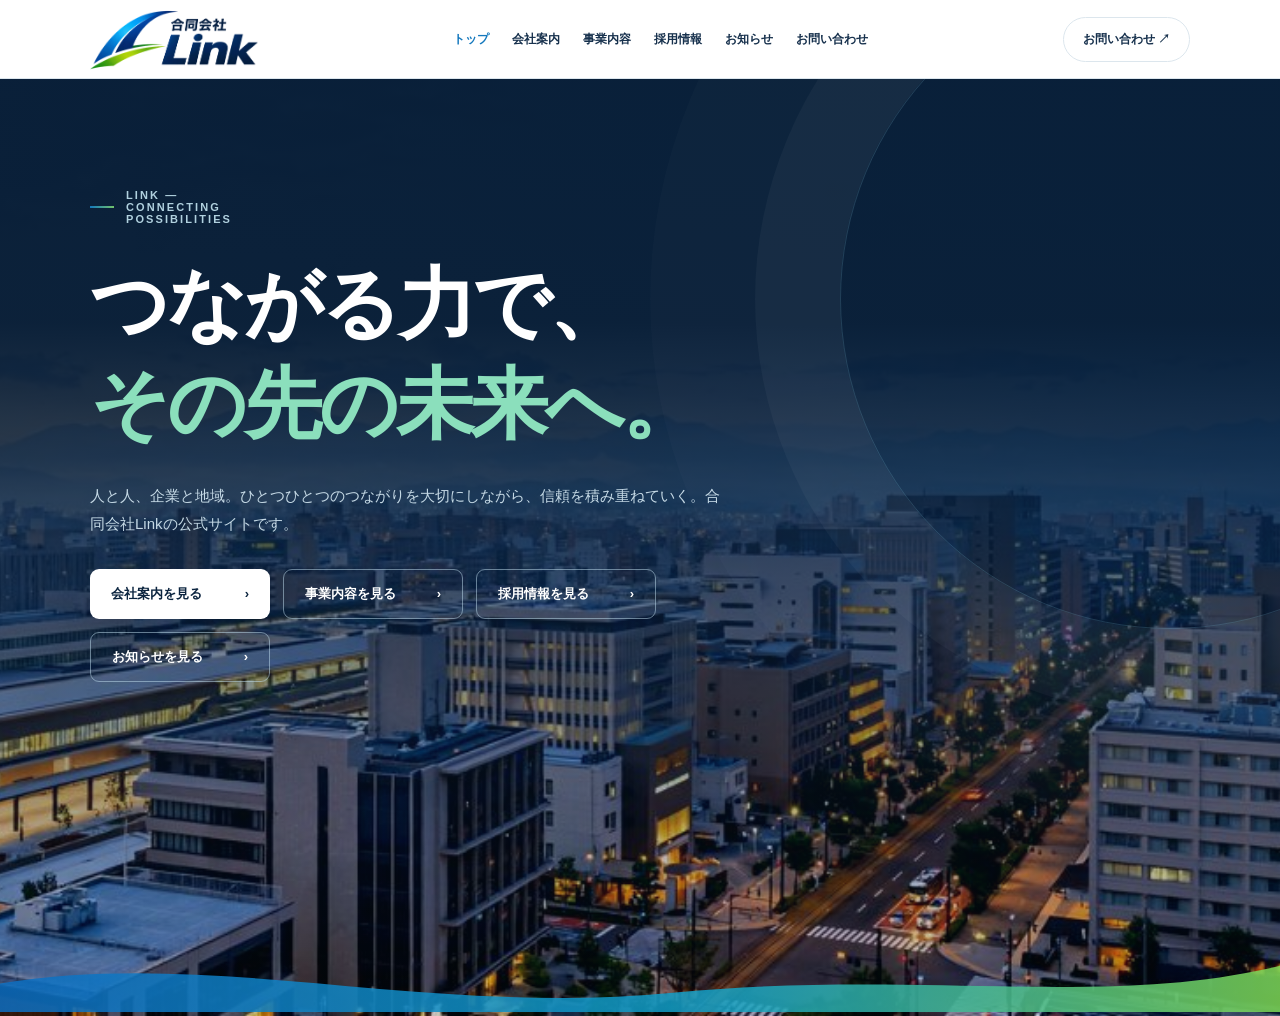
==== index.html @ ea72f237 "モック寄せ：トップ刷新＋会社案内を写真ヘッダー化" ====
<!doctype html>
<html lang="ja">
<head>
<meta charset="utf-8">
<meta name="viewport" content="width=device-width,initial-scale=1,viewport-fit=cover">
<!-- 公開準備中：検索に出したくない間は noindex のまま。本公開のときにこの行を削除する -->
<meta name="robots" content="noindex,follow">
<meta name="theme-color" content="#0b243f">
<title>合同会社Link | 公式サイト</title>
<link rel="stylesheet" href="assets/style.css">
</head>
<body>
<header><div class="wrap head"><a class="brand" href="index.html" aria-label="トップに戻る"><img src="assets/logo.png" alt="合同会社Linkロゴ"></a><nav class="nav" aria-label="メインナビ"><a href="index.html" aria-current="page">トップ</a><a href="company.html">会社案内</a><a href="business.html">事業内容</a><a href="recruit.html">採用情報</a><a href="news.html">お知らせ</a><a href="contact.html">お問い合わせ</a><a href="privacy.html">プライバシーポリシー</a></nav><a class="head-cta" href="contact.html">お問い合わせ ↗</a><details class="mobile"><summary aria-label="メニューを開く">☰</summary><nav class="mobile-links" aria-label="モバイルメニュー"><a href="index.html" aria-current="page">トップ<span aria-hidden="true">↗</span></a><a href="company.html">会社案内<span aria-hidden="true">↗</span></a><a href="business.html">事業内容<span aria-hidden="true">↗</span></a><a href="recruit.html">採用情報<span aria-hidden="true">↗</span></a><a href="news.html">お知らせ<span aria-hidden="true">↗</span></a><a href="contact.html">お問い合わせ<span aria-hidden="true">↗</span></a><a href="privacy.html">プライバシーポリシー<span aria-hidden="true">↗</span></a></nav></details></div></header>
<!-- ===== ここから編集OK：トップのキャッチコピー・説明文 ===== -->
<section class="hero" id="home"><div class="hero-circle"></div><div class="hero-line"></div><div class="hero-line two"></div><div class="wrap hero-inner"><div class="hero-copy"><div class="eyebrow">LINK —<br>CONNECTING<br>POSSIBILITIES</div><h1><span data-bind="heroTitleLine1">つながる力で、</span><br><em data-bind="heroTitleLine2">その先の未来へ。</em></h1><p data-bind="heroText">人と人、企業と地域。ひとつひとつのつながりを大切にしながら、信頼を積み重ねていく。合同会社Linkの公式サイトです。</p><div class="btn-row"><a class="btn" href="company.html">会社案内を見る <span>›</span></a><a class="btn secondary" href="business.html">事業内容を見る <span>›</span></a><a class="btn secondary" href="recruit.html">採用情報を見る <span>›</span></a><a class="btn secondary" href="news.html">お知らせを見る <span>›</span></a></div></div></div><div class="bottom-glow"></div><svg class="hero-wave" viewBox="0 0 1440 90" preserveAspectRatio="none" aria-hidden="true"><defs><linearGradient id="hwg" x1="0" y1="0" x2="1" y2="0"><stop offset="0" stop-color="#0d6ec2"/><stop offset=".55" stop-color="#12a0c8"/><stop offset="1" stop-color="#7ed957"/></linearGradient></defs><path d="M0,58 C240,18 480,96 760,68 C1040,42 1240,86 1440,38 L1440,90 L0,90 Z" fill="url(#hwg)" opacity=".85"/></svg></section>
<!-- ===== ここまで ===== -->
<!-- 編集メモ：文章は content/home.json にあります。Pages CMSのフォームからコードなしで編集できます（このHTML内の文章は、読み込めないときの予備表示です） -->

<script src="assets/content.js" data-content="home"></script>
</body>
</html>
---- assets/style.css ----
:root{--navy:#0b243f;--blue:#1478bd;--mint:#45b6a1;--green:#72c46b;--ink:#17314d;--sub:#596f83;--light:#f4f8fb;--line:#dce6ed}
*{box-sizing:border-box}html{scroll-behavior:smooth;scroll-padding-top:88px}body{font-family:-apple-system,BlinkMacSystemFont,"Hiragino Kaku Gothic ProN","Yu Gothic",Meiryo,sans-serif;margin:0;color:var(--ink);background:white;-webkit-font-smoothing:antialiased}a{color:inherit;text-decoration:none}h1,h2,h3,p{margin-top:0}h1,h2,h3{letter-spacing:-.04em}p{line-height:1.9}.wrap{width:min(1100px,calc(100% - 56px));margin:auto}
header{position:sticky;top:0;z-index:99;background:rgba(255,255,255,.96);backdrop-filter:blur(16px);border-bottom:1px solid var(--line)}.head{min-height:78px;display:flex;align-items:center;gap:25px;justify-content:space-between}.brand img{display:block;width:168px;height:auto}.nav{display:flex;gap:23px;align-items:center}.nav a{font-size:12px;font-weight:700;white-space:nowrap}.nav a:hover{color:var(--blue)}.nav a:last-child{display:none}.head-cta{border-radius:100px;padding:13px 19px;border:1px solid var(--line);font-size:12px;font-weight:750}.head-cta:hover{background:var(--navy);color:white}.mobile{display:none}.mobile summary{cursor:pointer;list-style:none;font-size:26px;line-height:1;padding:8px 10px}.mobile summary::-webkit-details-marker{display:none}.mobile[open] .mobile-links{position:absolute;top:78px;left:0;right:0;background:#fff;border-bottom:1px solid var(--line);padding:14px 26px 18px;box-shadow:0 20px 25px #11284116}.mobile-links a{display:flex;padding:14px 4px;justify-content:space-between;font-size:14px;font-weight:700;border-bottom:1px solid #edf2f6}.mobile-links a:last-child{border:0}.mobile-links span{color:var(--blue)}
section{scroll-margin-top:88px}section:not(.hero){padding:100px 0}.eyebrow{font-size:11px;letter-spacing:.19em;font-weight:800;color:var(--blue);display:flex;align-items:center;gap:12px;margin-bottom:16px}.eyebrow:before{content:'';width:24px;height:2px;background:linear-gradient(90deg,var(--blue),var(--green))}.hero{position:relative;background:linear-gradient(114deg,#091f38,#12416a 75%,#153b53);overflow:hidden;color:white;min-height:610px}.hero-inner{min-height:610px;display:flex;align-items:center;position:relative;z-index:2}.hero-copy{max-width:755px;padding:92px 0}.hero .eyebrow{color:#b1d1df}.hero h1{font-size:clamp(43px,6.7vw,78px);line-height:1.28;margin:30px 0 27px;font-weight:850}.hero h1 em{font-style:normal;color:#8bdfbc}.hero p{color:#c5d9e5;max-width:630px;font-size:15px}.hero-circle{position:absolute;width:660px;height:660px;border:1px solid #8ac9de30;border-radius:50%;right:-220px;top:-110px;box-shadow:0 0 0 85px #ffffff09,0 0 0 190px #ffffff04}.hero-line{position:absolute;width:500px;height:65px;right:-68px;top:290px;background:linear-gradient(95deg,transparent,#1d95d8 43%,#55d2b2);transform:rotate(-35deg);border-radius:80% 10% 80% 30%;opacity:.65}.hero-line.two{top:355px;width:490px;height:42px;background:linear-gradient(95deg,transparent,#41c886,#bcdf72);opacity:.65}.bottom-glow{position:absolute;bottom:0;height:5px;width:100%;background:linear-gradient(90deg,#177fd0,#43b6c4,#81c56b)}
.btn-row{display:flex;gap:13px;margin-top:30px;flex-wrap:wrap}.btn{display:inline-flex;gap:27px;align-items:center;justify-content:space-between;border-radius:9px;padding:15px 21px;background:#fff;color:var(--navy);font-size:13px;font-weight:850;min-width:180px;box-shadow:0 8px 30px #00112221;transition:transform .2s}.btn:hover{transform:translateY(-2px)}.btn.secondary{background:transparent;border:1px solid #c4e2f180;color:#fff;box-shadow:none}.btn.primary{background:var(--blue);color:#fff}.btn.arrowless{min-width:0}.section-title{font-size:clamp(30px,4vw,48px);line-height:1.35;margin-bottom:25px}.lead{color:var(--sub);font-size:14px;line-height:2}.split{display:grid;grid-template-columns:1.08fr .92fr;gap:70px;align-items:center}.graphic{height:375px;border-radius:22px;background:linear-gradient(135deg,#eef8fd,#e9f8f5);position:relative;overflow:hidden;display:flex;align-items:center;justify-content:center}.graphic:before{content:'';width:380px;height:380px;position:absolute;left:-170px;top:-170px;border:1px solid #a9d2e5;border-radius:50%;box-shadow:0 0 0 50px #b6dfef33,0 0 0 115px #b6dfef22}.graphic-card{position:relative;padding:30px 40px;background:white;border-radius:15px;box-shadow:0 16px 45px #19496717;max-width:85%}.graphic-card small{display:block;color:var(--blue);font-weight:800;letter-spacing:.15em;margin-bottom:17px}.graphic-card strong{font-size:25px}.graphic-name{position:absolute;right:20px;bottom:5px;font-size:110px;color:#206e9e17;font-weight:900}
.soft{background:var(--light)}.cards{display:grid;grid-template-columns:repeat(3,1fr);gap:18px}.card{background:#fff;border:1px solid var(--line);border-radius:14px;padding:29px;box-shadow:0 13px 35px #15395408;min-height:258px;display:flex;flex-direction:column}.card small{color:#8a9cad;font-weight:800;font-size:12px}.card .num{height:49px;width:49px;background:#eaf6fc;color:#1988c1;border-radius:13px;display:grid;place-items:center;font-size:23px;margin:24px 0}.card h3{font-size:20px;margin-bottom:12px}.card p{font-size:13px;color:var(--sub)}.card a{font-weight:800;color:var(--blue);font-size:12px;margin-top:auto;padding-top:15px}.banner{display:grid;grid-template-columns:repeat(3,1fr);gap:30px;background:var(--navy);padding:34px 38px;border-radius:18px;color:white;margin-top:45px}.banner b{display:block;margin-bottom:8px}.banner span{color:#bbd2e0;font-size:12px;line-height:1.8}.panel{background:#fff;border:1px solid var(--line);border-radius:16px;padding:40px;box-shadow:0 12px 40px #1f4a6510}.two-col{display:grid;grid-template-columns:1fr 1fr;gap:22px}.data-list{list-style:none;padding:0}.data-list li{display:flex;gap:17px;padding:19px 0;border-bottom:1px solid var(--line);font-size:13px}.data-list strong{flex:0 0 120px}.data-list span{color:var(--sub)}.tag{font-size:12px;font-weight:800;color:var(--blue);display:inline-block;padding:7px 12px;background:#e9f4f9;border-radius:4px}.notice{border:1px solid var(--line);border-radius:12px;padding:30px;background:#fff}.notice h3{font-size:20px}.notice p{font-size:14px;color:var(--sub)}.notice .btn{box-shadow:none;border:1px solid var(--line)}.newsline{padding:26px 0;border-top:1px solid var(--line);border-bottom:1px solid var(--line);display:flex;align-items:center;gap:25px;font-size:14px}.newsline span{color:var(--sub)}.policy{font-size:13px;color:var(--sub)}.policy h3{color:var(--ink);margin:28px 0 8px}.privacy-note{padding:16px 18px;background:#f0f7fb;border-left:3px solid var(--blue);font-size:13px}.editnote{margin-top:28px;font-size:12px;color:var(--sub)}
footer{background:#091d33;color:#c0d4e1;padding:60px 0 22px}footer img{width:160px;filter:brightness(0) invert(1);opacity:.95}footer p{font-size:12px;margin:17px 0 24px}footer .links{display:flex;gap:15px 25px;flex-wrap:wrap;border-top:1px solid #ffffff20;padding-top:23px;margin-top:24px;font-size:12px}footer small{display:block;color:#8aabbf;font-size:11px;margin-top:30px}.back{display:inline-block;margin-top:24px;color:var(--blue);font-weight:800;font-size:13px}
@media(max-width:900px){.nav,.head-cta{display:none}.mobile{display:block}.split{gap:32px}.cards{gap:10px}.card{padding:21px}.banner{gap:10px}}
@media(max-width:700px){html{scroll-padding-top:73px}section{scroll-margin-top:73px}.wrap{width:calc(100% - 40px)}.head{min-height:72px}.brand img{width:150px}.mobile[open] .mobile-links{top:72px}.hero,.hero-inner{min-height:540px}.hero-copy{padding:74px 0 87px}.hero h1{font-size:clamp(38px,10vw,54px);letter-spacing:-.065em}.hero p{font-size:13px}.hero-circle{right:-490px;opacity:.65}.hero-line{right:-290px;opacity:.35}.hero .btn{min-width:0}.btn-row{gap:10px}.btn{font-size:12px;padding:14px 16px;gap:14px}section:not(.hero){padding:72px 0}.split,.two-col{grid-template-columns:1fr;gap:32px}.graphic{height:260px}.graphic-card{padding:21px}.graphic-card strong{font-size:21px}.cards{grid-template-columns:1fr;gap:13px}.card{min-height:0}.card .num{margin:15px 0}.banner{grid-template-columns:1fr;padding:28px;gap:19px}.section-title{font-size:31px}.panel{padding:26px 22px}.data-list li{flex-direction:column;gap:4px}.data-list strong{flex:none}.newsline{flex-wrap:wrap;gap:13px}.mobile-links{max-height:74vh;overflow:auto}}
@media(prefers-reduced-motion:reduce){html{scroll-behavior:auto}.btn{transition:none}}

/* --- スマホメニュー改善（2026-11-03）: 横スクロールの上書きを廃止し、元のハンバーガーメニューに戻した ---
   900px以下では .nav と .head-cta を隠し .mobile（☰）を表示するルール（上の @media）がそのまま効く。
   ヘッダーは1行に戻るため、隠れていた scroll-padding の上書き（125px）も不要。 */

/* --- ページ分け用に追加（2026-11-03）: 今いるページをメニューで色付け --- */
.nav a[aria-current="page"],.mobile-links a[aria-current="page"]{color:var(--blue)}
footer .links a[aria-current="page"]{color:#fff;text-decoration:underline}

/* 見出しの改行調整（2026-11-03）: スマホで「を、」だけが行に残らないよう、
   見出しは指定した改行位置でのみ折り返し、文字サイズも画面幅に合わせて調整 */
h2.section-title{word-break:keep-all;overflow-wrap:anywhere}
@media(max-width:700px){h2.section-title{font-size:clamp(24px,7.4vw,31px)}}

/* デザイン設定（2026-11-03）: Pages CMSの「デザイン設定」フォームと連動。
   content/settings.json の値を content.js が CSS変数に流し込みます。
   初期値は今までのデザインと完全に同じです。 */
:root{--text-size:14px;--body-lh:1.9;--hero-size:78px;--title-size:48px;--title-lh:1.35;--heading:#17314d;--section-pad:100px}
.lead,.notice p,.newsline{font-size:var(--text-size)}
.card p,.policy,.data-list li{font-size:calc(var(--text-size) - 1px)}
p{line-height:var(--body-lh)}
.lead{line-height:calc(var(--body-lh) + .1)}
.hero h1{font-size:clamp(calc(var(--hero-size)*.55),6.7vw,var(--hero-size))}
.section-title{font-size:clamp(30px,4vw,var(--title-size));line-height:var(--title-lh)}
h2,h3{color:var(--heading)}
section:not(.hero){padding:var(--section-pad) 0}
.hero.has-bg{background-image:linear-gradient(114deg,rgba(9,31,56,.88),rgba(18,65,106,.84) 75%,rgba(21,59,83,.88)),var(--hero-bg);background-size:cover;background-position:center}
@media(max-width:700px){
.hero h1{font-size:clamp(30px,10vw,calc(var(--hero-size)*.69))}
h2.section-title{font-size:clamp(24px,7.4vw,calc(var(--title-size)*.65))}
section:not(.hero){padding:calc(var(--section-pad)*.72) 0}
}

/* 改行対応（2026-11-03）: フォームで入れた改行が、そのままサイトでも改行として表示されます */
[data-bind]{white-space:pre-line}

/* トップ改修（2026-11-03）: モック寄りワンヒーロー（写真が下部に溶け込む） */
.btn-row{flex-wrap:wrap;max-width:600px}
.hero-line{display:none}
.hero.has-bg{background-image:linear-gradient(180deg,rgba(9,31,56,.99) 0%,rgba(9,31,56,.985) 26%,rgba(10,38,68,.80) 44%,rgba(10,38,68,.48) 62%,rgba(10,38,68,.22) 80%,rgba(10,38,68,.12) 100%),var(--hero-bg);background-size:cover;background-position:76% 50%}
.hero{min-height:720px}
.hero-inner{min-height:720px;align-items:flex-start}
.hero-copy{padding:110px 0 250px}
.hero-line{opacity:.85;width:640px;height:84px;top:auto;bottom:308px;right:-120px}
.hero-line.two{bottom:242px;height:54px;width:620px;opacity:.8}
.hero .bottom-glow{display:none}
@media(max-width:700px){.btn-row{display:grid;grid-template-columns:1fr 1fr}.hero,.hero-inner{min-height:800px}.hero-copy{padding:84px 0 264px}.hero h1{font-size:clamp(40px,11.8vw,54px)}.hero-line{width:480px;height:64px;right:-200px;bottom:278px;opacity:.8}.hero-line.two{width:460px;height:40px;bottom:224px}}
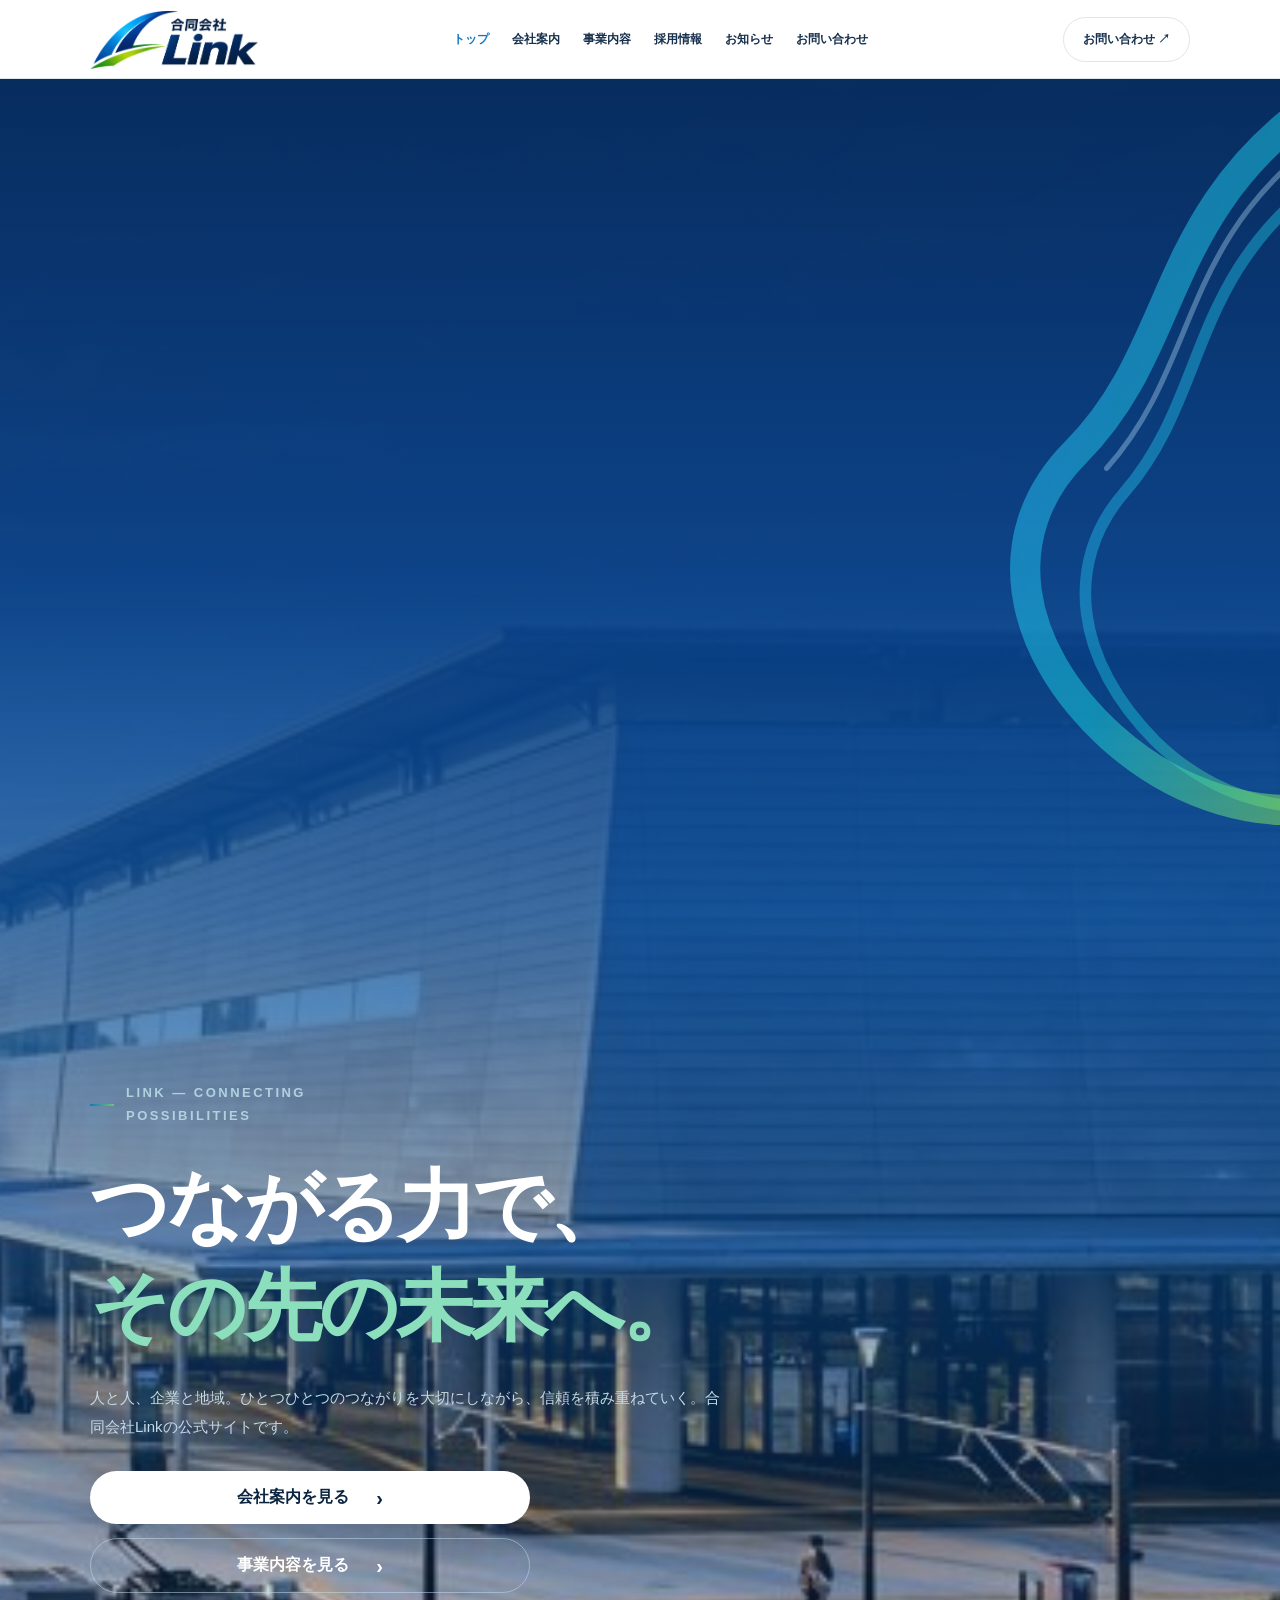
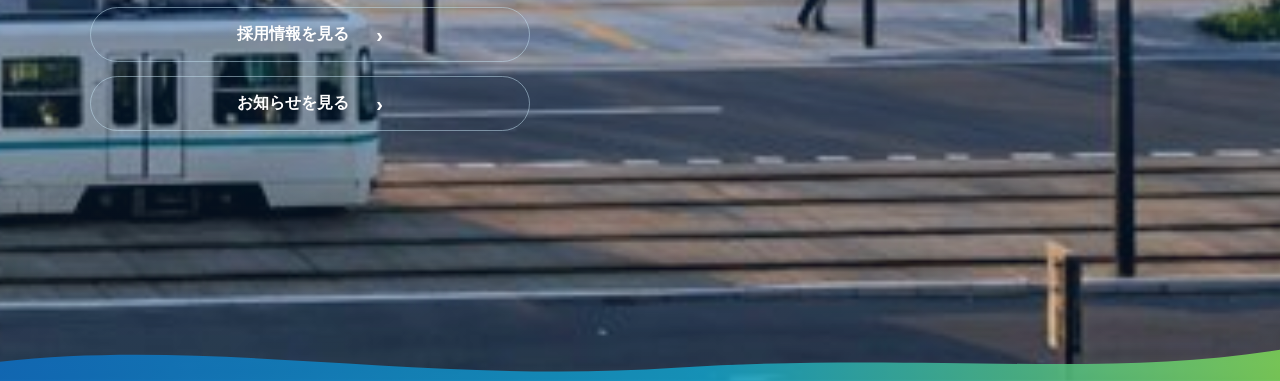
==== commit c9f46feb: "Update index.html" ====
--- a/index.html
+++ b/index.html
@@ -12,7 +12,7 @@
 <body>
 <header><div class="wrap head"><a class="brand" href="index.html" aria-label="トップに戻る"><img src="assets/logo.png" alt="合同会社Linkロゴ"></a><nav class="nav" aria-label="メインナビ"><a href="index.html" aria-current="page">トップ</a><a href="company.html">会社案内</a><a href="business.html">事業内容</a><a href="recruit.html">採用情報</a><a href="news.html">お知らせ</a><a href="contact.html">お問い合わせ</a><a href="privacy.html">プライバシーポリシー</a></nav><a class="head-cta" href="contact.html">お問い合わせ ↗</a><details class="mobile"><summary aria-label="メニューを開く">☰</summary><nav class="mobile-links" aria-label="モバイルメニュー"><a href="index.html" aria-current="page">トップ<span aria-hidden="true">↗</span></a><a href="company.html">会社案内<span aria-hidden="true">↗</span></a><a href="business.html">事業内容<span aria-hidden="true">↗</span></a><a href="recruit.html">採用情報<span aria-hidden="true">↗</span></a><a href="news.html">お知らせ<span aria-hidden="true">↗</span></a><a href="contact.html">お問い合わせ<span aria-hidden="true">↗</span></a><a href="privacy.html">プライバシーポリシー<span aria-hidden="true">↗</span></a></nav></details></div></header>
 <!-- ===== ここから編集OK：トップのキャッチコピー・説明文 ===== -->
-<section class="hero" id="home"><div class="hero-circle"></div><div class="hero-line"></div><div class="hero-line two"></div><div class="wrap hero-inner"><div class="hero-copy"><div class="eyebrow">LINK —<br>CONNECTING<br>POSSIBILITIES</div><h1><span data-bind="heroTitleLine1">つながる力で、</span><br><em data-bind="heroTitleLine2">その先の未来へ。</em></h1><p data-bind="heroText">人と人、企業と地域。ひとつひとつのつながりを大切にしながら、信頼を積み重ねていく。合同会社Linkの公式サイトです。</p><div class="btn-row"><a class="btn" href="company.html">会社案内を見る <span>›</span></a><a class="btn secondary" href="business.html">事業内容を見る <span>›</span></a><a class="btn secondary" href="recruit.html">採用情報を見る <span>›</span></a><a class="btn secondary" href="news.html">お知らせを見る <span>›</span></a></div></div></div><div class="bottom-glow"></div><svg class="hero-wave" viewBox="0 0 1440 90" preserveAspectRatio="none" aria-hidden="true"><defs><linearGradient id="hwg" x1="0" y1="0" x2="1" y2="0"><stop offset="0" stop-color="#0d6ec2"/><stop offset=".55" stop-color="#12a0c8"/><stop offset="1" stop-color="#7ed957"/></linearGradient></defs><path d="M0,58 C240,18 480,96 760,68 C1040,42 1240,86 1440,38 L1440,90 L0,90 Z" fill="url(#hwg)" opacity=".85"/></svg></section>
+<section class="hero" id="home"><svg class="hero-art" viewBox="0 0 1440 1000" preserveAspectRatio="xMaxYMid slice" aria-hidden="true"><defs><linearGradient id="rg1" x1="0" y1="0" x2="1" y2="1"><stop offset="0" stop-color="#2ea8ff"/><stop offset=".55" stop-color="#17c8d8"/><stop offset="1" stop-color="#8be04e"/></linearGradient></defs><path d="M1490,20 C1300,150 1330,300 1210,420 C1120,510 1140,640 1250,740 C1330,812 1420,830 1490,820" fill="none" stroke="url(#rg1)" stroke-width="34" stroke-linecap="round" opacity=".55"/><path d="M1490,110 C1335,225 1360,355 1265,465 C1195,545 1210,655 1300,745 C1365,808 1435,822 1490,818" fill="none" stroke="url(#rg1)" stroke-width="13" stroke-linecap="round" opacity=".45"/><path d="M1490,64 C1325,185 1350,320 1245,438" fill="none" stroke="#bfe9ff" stroke-width="6" stroke-linecap="round" opacity=".35"/></svg><div class="wrap hero-inner"><div class="hero-copy"><div class="eyebrow">LINK — CONNECTING<br>POSSIBILITIES</div><h1><span data-bind="heroTitleLine1">つながる力で、</span><br><em data-bind="heroTitleLine2">その先の<br>未来へ。</em></h1><p data-bind="heroText">人と人、企業と地域。ひとつひとつのつながりを大切にしながら、信頼を積み重ねていく。合同会社Linkの公式サイトです。</p><div class="btn-row"><a class="btn" href="company.html">会社案内を見る <span>›</span></a><a class="btn secondary" href="business.html">事業内容を見る <span>›</span></a><a class="btn secondary" href="recruit.html">採用情報を見る <span>›</span></a><a class="btn secondary" href="news.html">お知らせを見る <span>›</span></a></div></div></div><div class="bottom-glow"></div><svg class="hero-wave" viewBox="0 0 1440 90" preserveAspectRatio="none" aria-hidden="true"><defs><linearGradient id="hwg" x1="0" y1="0" x2="1" y2="0"><stop offset="0" stop-color="#0d6ec2"/><stop offset=".55" stop-color="#12a0c8"/><stop offset="1" stop-color="#7ed957"/></linearGradient></defs><path d="M0,58 C240,18 480,96 760,68 C1040,42 1240,86 1440,38 L1440,90 L0,90 Z" fill="url(#hwg)" opacity=".85"/></svg></section>
 <!-- ===== ここまで ===== -->
 <!-- 編集メモ：文章は content/home.json にあります。Pages CMSのフォームからコードなしで編集できます（このHTML内の文章は、読み込めないときの予備表示です） -->
 
--- a/assets/style.css
+++ b/assets/style.css
@@ -56,3 +56,30 @@
 .hero-line.two{bottom:242px;height:54px;width:620px;opacity:.8}
 .hero .bottom-glow{display:none}
 @media(max-width:700px){.btn-row{display:grid;grid-template-columns:1fr 1fr}.hero,.hero-inner{min-height:800px}.hero-copy{padding:84px 0 264px}.hero h1{font-size:clamp(40px,11.8vw,54px)}.hero-line{width:480px;height:64px;right:-200px;bottom:278px;opacity:.8}.hero-line.two{width:460px;height:40px;bottom:224px}}
+
+/* ===== モック寄せ：トップ＋会社案内（2026-11-03） ===== */
+.hero.has-bg{background-image:linear-gradient(180deg,rgba(6,43,94,.99) 0%,rgba(8,63,133,.97) 26%,rgba(10,86,170,.78) 44%,rgba(12,102,196,.45) 62%,rgba(12,102,196,.20) 80%,rgba(12,102,196,.10) 100%),var(--hero-bg)}
+.hero .eyebrow{line-height:1.75;font-size:13px}
+.hero .btn-row{flex-direction:column;flex-wrap:nowrap;max-width:440px;gap:14px;display:flex}
+.hero .btn{border-radius:999px;justify-content:center;padding:16px 22px;font-size:16px;width:100%}
+.hero .btn span{font-size:20px;line-height:1}
+.hero-line{display:block;left:auto;right:-90px;width:340px;height:12px;top:23%;transform:rotate(-28deg);opacity:.5}
+.hero-line.two{top:43%;width:300px;height:10px;opacity:.4}
+.hero-wave{position:absolute;left:0;right:0;bottom:0;width:100%;height:54px;z-index:2;pointer-events:none;display:block}
+.photo-hero{height:290px;background-size:cover;background-position:center 32%;position:relative}
+.photo-hero::after{content:"";position:absolute;left:0;right:0;bottom:0;height:130px;background:linear-gradient(180deg,rgba(255,255,255,0),#ffffff)}
+.photo-hero + section{padding-top:34px}
+.data-list li{display:grid;grid-template-columns:42px 1fr;column-gap:14px;align-items:start}
+.data-list .li-ico{width:36px;height:36px;color:#1478bd;grid-row:1 / span 2;margin-top:2px}
+.data-list li strong{grid-column:2}
+.data-list li span{grid-column:2}
+.page-wave{line-height:0}
+.page-wave svg{width:100%;height:56px;display:block}
+@media (max-width:700px){
+  .hero-line{right:-120px;width:280px}
+  .hero-line.two{width:240px}
+  .photo-hero{height:205px}
+  .photo-hero + section{padding-top:26px}
+}
+
+.photo-hero.soft-fade::after{background:linear-gradient(180deg,rgba(255,255,255,0),var(--light))}
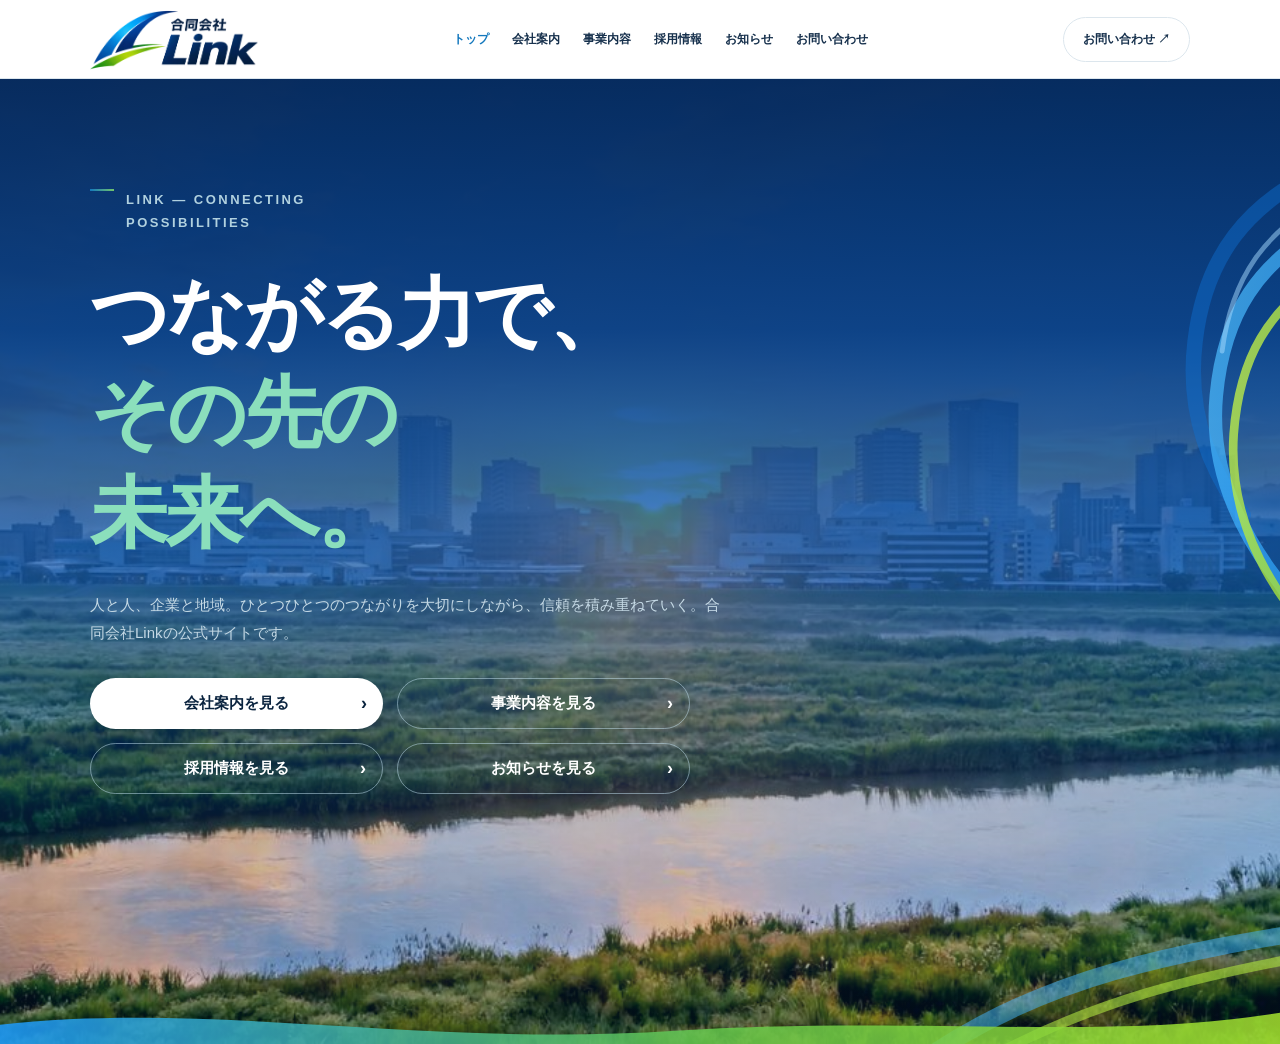
==== commit 66c0db7e: "Add files via upload" ====
--- a/index.html
+++ b/index.html
@@ -12,7 +12,7 @@
 <body>
 <header><div class="wrap head"><a class="brand" href="index.html" aria-label="トップに戻る"><img src="assets/logo.png" alt="合同会社Linkロゴ"></a><nav class="nav" aria-label="メインナビ"><a href="index.html" aria-current="page">トップ</a><a href="company.html">会社案内</a><a href="business.html">事業内容</a><a href="recruit.html">採用情報</a><a href="news.html">お知らせ</a><a href="contact.html">お問い合わせ</a><a href="privacy.html">プライバシーポリシー</a></nav><a class="head-cta" href="contact.html">お問い合わせ ↗</a><details class="mobile"><summary aria-label="メニューを開く">☰</summary><nav class="mobile-links" aria-label="モバイルメニュー"><a href="index.html" aria-current="page">トップ<span aria-hidden="true">↗</span></a><a href="company.html">会社案内<span aria-hidden="true">↗</span></a><a href="business.html">事業内容<span aria-hidden="true">↗</span></a><a href="recruit.html">採用情報<span aria-hidden="true">↗</span></a><a href="news.html">お知らせ<span aria-hidden="true">↗</span></a><a href="contact.html">お問い合わせ<span aria-hidden="true">↗</span></a><a href="privacy.html">プライバシーポリシー<span aria-hidden="true">↗</span></a></nav></details></div></header>
 <!-- ===== ここから編集OK：トップのキャッチコピー・説明文 ===== -->
-<section class="hero" id="home"><svg class="hero-art" viewBox="0 0 1440 1000" preserveAspectRatio="xMaxYMid slice" aria-hidden="true"><defs><linearGradient id="rg1" x1="0" y1="0" x2="1" y2="1"><stop offset="0" stop-color="#2ea8ff"/><stop offset=".55" stop-color="#17c8d8"/><stop offset="1" stop-color="#8be04e"/></linearGradient></defs><path d="M1490,20 C1300,150 1330,300 1210,420 C1120,510 1140,640 1250,740 C1330,812 1420,830 1490,820" fill="none" stroke="url(#rg1)" stroke-width="34" stroke-linecap="round" opacity=".55"/><path d="M1490,110 C1335,225 1360,355 1265,465 C1195,545 1210,655 1300,745 C1365,808 1435,822 1490,818" fill="none" stroke="url(#rg1)" stroke-width="13" stroke-linecap="round" opacity=".45"/><path d="M1490,64 C1325,185 1350,320 1245,438" fill="none" stroke="#bfe9ff" stroke-width="6" stroke-linecap="round" opacity=".35"/></svg><div class="wrap hero-inner"><div class="hero-copy"><div class="eyebrow">LINK — CONNECTING<br>POSSIBILITIES</div><h1><span data-bind="heroTitleLine1">つながる力で、</span><br><em data-bind="heroTitleLine2">その先の<br>未来へ。</em></h1><p data-bind="heroText">人と人、企業と地域。ひとつひとつのつながりを大切にしながら、信頼を積み重ねていく。合同会社Linkの公式サイトです。</p><div class="btn-row"><a class="btn" href="company.html">会社案内を見る <span>›</span></a><a class="btn secondary" href="business.html">事業内容を見る <span>›</span></a><a class="btn secondary" href="recruit.html">採用情報を見る <span>›</span></a><a class="btn secondary" href="news.html">お知らせを見る <span>›</span></a></div></div></div><div class="bottom-glow"></div><svg class="hero-wave" viewBox="0 0 1440 90" preserveAspectRatio="none" aria-hidden="true"><defs><linearGradient id="hwg" x1="0" y1="0" x2="1" y2="0"><stop offset="0" stop-color="#0d6ec2"/><stop offset=".55" stop-color="#12a0c8"/><stop offset="1" stop-color="#7ed957"/></linearGradient></defs><path d="M0,58 C240,18 480,96 760,68 C1040,42 1240,86 1440,38 L1440,90 L0,90 Z" fill="url(#hwg)" opacity=".85"/></svg></section>
+<section class="hero" id="home"><svg class="hero-art" viewBox="0 0 1440 1000" preserveAspectRatio="xMaxYMid slice" aria-hidden="true"><defs><linearGradient id="rgA" x1="0" y1="0" x2="1" y2="1"><stop offset="0" stop-color="#54c2ff"/><stop offset="1" stop-color="#1e9bff"/></linearGradient><linearGradient id="rgB" x1="0" y1="0" x2="1" y2="1"><stop offset="0" stop-color="#c4f04e"/><stop offset="1" stop-color="#93d62e"/></linearGradient></defs><path d="M1490,90 C1405,128 1362,185 1352,272 C1344,338 1362,398 1402,452" fill="none" stroke="#0f6fd0" stroke-width="16" stroke-linecap="round" opacity=".45"/><path d="M1490,150 C1418,190 1382,242 1374,328 C1368,392 1388,452 1432,512 C1462,552 1480,592 1490,632" fill="none" stroke="url(#rgA)" stroke-width="14" stroke-linecap="round" opacity=".7"/><path d="M1490,200 C1428,238 1398,288 1392,368 C1388,428 1406,486 1446,542 C1472,578 1484,612 1490,644" fill="none" stroke="url(#rgB)" stroke-width="9" stroke-linecap="round" opacity=".8"/><path d="M1490,122 C1424,158 1390,205 1380,282" fill="none" stroke="#a8dcff" stroke-width="5" stroke-linecap="round" opacity=".5"/><path d="M1080,1010 C1200,930 1330,905 1490,880" fill="none" stroke="url(#rgA)" stroke-width="18" stroke-linecap="round" opacity=".5"/><path d="M1120,1025 C1240,955 1360,928 1490,905" fill="none" stroke="url(#rgB)" stroke-width="10" stroke-linecap="round" opacity=".6"/></svg><div class="wrap hero-inner"><div class="hero-copy"><div class="eyebrow">LINK — CONNECTING<br>POSSIBILITIES</div><h1><span data-bind="heroTitleLine1">つながる力で、</span><br><em data-bind="heroTitleLine2">その先の<br>未来へ。</em></h1><p data-bind="heroText">人と人、企業と地域。ひとつひとつのつながりを大切にしながら、信頼を積み重ねていく。合同会社Linkの公式サイトです。</p><div class="btn-row"><a class="btn" href="company.html">会社案内を見る <span>›</span></a><a class="btn secondary" href="business.html">事業内容を見る <span>›</span></a><a class="btn secondary" href="recruit.html">採用情報を見る <span>›</span></a><a class="btn secondary" href="news.html">お知らせを見る <span>›</span></a></div></div></div><div class="bottom-glow"></div><svg class="hero-wave" viewBox="0 0 1440 90" preserveAspectRatio="none" aria-hidden="true"><defs><linearGradient id="hwg" x1="0" y1="0" x2="1" y2="0"><stop offset="0" stop-color="#1e9bff"/><stop offset=".55" stop-color="#63c74d"/><stop offset="1" stop-color="#a6e22e"/></linearGradient></defs><path d="M0,58 C240,18 480,96 760,68 C1040,42 1240,86 1440,38 L1440,90 L0,90 Z" fill="url(#hwg)" opacity=".85"/></svg></section>
 <!-- ===== ここまで ===== -->
 <!-- 編集メモ：文章は content/home.json にあります。Pages CMSのフォームからコードなしで編集できます（このHTML内の文章は、読み込めないときの予備表示です） -->
 
--- a/assets/style.css
+++ b/assets/style.css
@@ -48,7 +48,7 @@
 /* トップ改修（2026-11-03）: モック寄りワンヒーロー（写真が下部に溶け込む） */
 .btn-row{flex-wrap:wrap;max-width:600px}
 .hero-line{display:none}
-.hero.has-bg{background-image:linear-gradient(180deg,rgba(9,31,56,.99) 0%,rgba(9,31,56,.985) 26%,rgba(10,38,68,.80) 44%,rgba(10,38,68,.48) 62%,rgba(10,38,68,.22) 80%,rgba(10,38,68,.12) 100%),var(--hero-bg);background-size:cover;background-position:76% 50%}
+.hero.has-bg{background-image:linear-gradient(180deg,rgba(9,31,56,.99) 0%,rgba(9,31,56,.985) 26%,rgba(10,38,68,.80) 44%,rgba(10,38,68,.48) 62%,rgba(10,38,68,.22) 80%,rgba(10,38,68,.12) 100%),var(--hero-bg);background-size:cover;background-position:50% 45%}
 .hero{min-height:720px}
 .hero-inner{min-height:720px;align-items:flex-start}
 .hero-copy{padding:110px 0 250px}
@@ -83,3 +83,14 @@
 }
 
 .photo-hero.soft-fade::after{background:linear-gradient(180deg,rgba(255,255,255,0),var(--light))}
+
+/* ===== トップ確定版：モック再現（2026-11-03） ===== */
+.hero-art{position:absolute;inset:0;width:100%;height:100%;z-index:1;pointer-events:none}
+.hero-inner{position:relative;z-index:3}
+.hero .eyebrow{align-items:flex-start}
+.hero .btn-row{display:grid;grid-template-columns:1fr 1fr;max-width:600px;gap:14px}
+.hero .btn{border-radius:999px;padding:15px 30px;font-size:15px;width:auto;position:relative}
+.hero .btn span{position:absolute;right:16px;font-size:18px}
+@media (max-width:700px){
+  .hero .btn{font-size:14px;padding:14px 26px}
+}
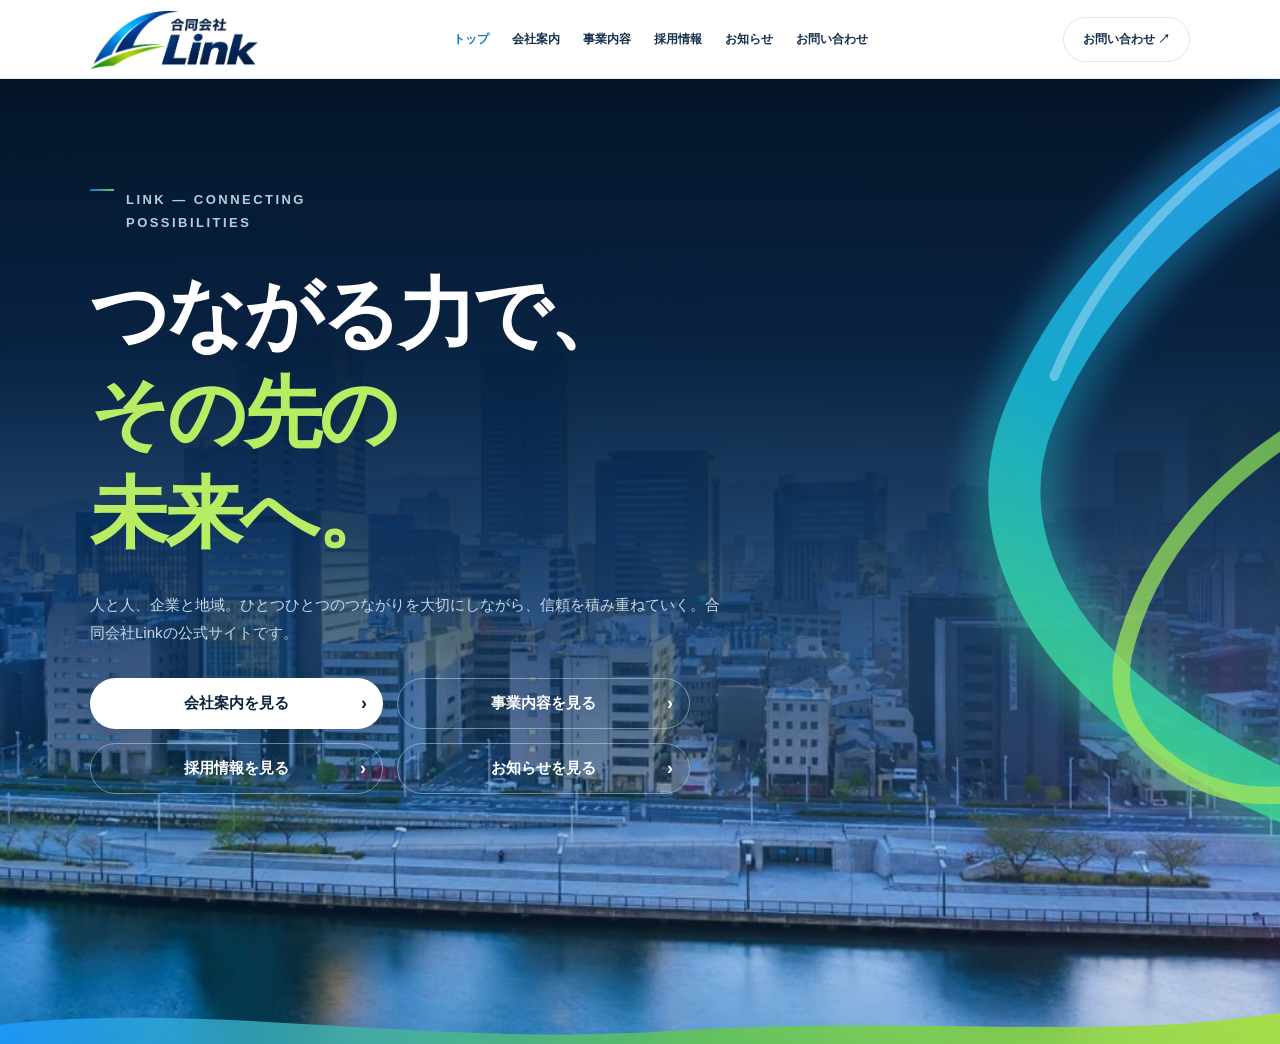
==== commit a251d750: "トップv4：光沢グラデーションリボン" ====
--- a/index.html
+++ b/index.html
@@ -12,7 +12,7 @@
 <body>
 <header><div class="wrap head"><a class="brand" href="index.html" aria-label="トップに戻る"><img src="assets/logo.png" alt="合同会社Linkロゴ"></a><nav class="nav" aria-label="メインナビ"><a href="index.html" aria-current="page">トップ</a><a href="company.html">会社案内</a><a href="business.html">事業内容</a><a href="recruit.html">採用情報</a><a href="news.html">お知らせ</a><a href="contact.html">お問い合わせ</a><a href="privacy.html">プライバシーポリシー</a></nav><a class="head-cta" href="contact.html">お問い合わせ ↗</a><details class="mobile"><summary aria-label="メニューを開く">☰</summary><nav class="mobile-links" aria-label="モバイルメニュー"><a href="index.html" aria-current="page">トップ<span aria-hidden="true">↗</span></a><a href="company.html">会社案内<span aria-hidden="true">↗</span></a><a href="business.html">事業内容<span aria-hidden="true">↗</span></a><a href="recruit.html">採用情報<span aria-hidden="true">↗</span></a><a href="news.html">お知らせ<span aria-hidden="true">↗</span></a><a href="contact.html">お問い合わせ<span aria-hidden="true">↗</span></a><a href="privacy.html">プライバシーポリシー<span aria-hidden="true">↗</span></a></nav></details></div></header>
 <!-- ===== ここから編集OK：トップのキャッチコピー・説明文 ===== -->
-<section class="hero" id="home"><svg class="hero-art" viewBox="0 0 1440 1000" preserveAspectRatio="xMaxYMid slice" aria-hidden="true"><defs><linearGradient id="rgA" x1="0" y1="0" x2="1" y2="1"><stop offset="0" stop-color="#54c2ff"/><stop offset="1" stop-color="#1e9bff"/></linearGradient><linearGradient id="rgB" x1="0" y1="0" x2="1" y2="1"><stop offset="0" stop-color="#c4f04e"/><stop offset="1" stop-color="#93d62e"/></linearGradient></defs><path d="M1490,90 C1405,128 1362,185 1352,272 C1344,338 1362,398 1402,452" fill="none" stroke="#0f6fd0" stroke-width="16" stroke-linecap="round" opacity=".45"/><path d="M1490,150 C1418,190 1382,242 1374,328 C1368,392 1388,452 1432,512 C1462,552 1480,592 1490,632" fill="none" stroke="url(#rgA)" stroke-width="14" stroke-linecap="round" opacity=".7"/><path d="M1490,200 C1428,238 1398,288 1392,368 C1388,428 1406,486 1446,542 C1472,578 1484,612 1490,644" fill="none" stroke="url(#rgB)" stroke-width="9" stroke-linecap="round" opacity=".8"/><path d="M1490,122 C1424,158 1390,205 1380,282" fill="none" stroke="#a8dcff" stroke-width="5" stroke-linecap="round" opacity=".5"/><path d="M1080,1010 C1200,930 1330,905 1490,880" fill="none" stroke="url(#rgA)" stroke-width="18" stroke-linecap="round" opacity=".5"/><path d="M1120,1025 C1240,955 1360,928 1490,905" fill="none" stroke="url(#rgB)" stroke-width="10" stroke-linecap="round" opacity=".6"/></svg><div class="wrap hero-inner"><div class="hero-copy"><div class="eyebrow">LINK — CONNECTING<br>POSSIBILITIES</div><h1><span data-bind="heroTitleLine1">つながる力で、</span><br><em data-bind="heroTitleLine2">その先の<br>未来へ。</em></h1><p data-bind="heroText">人と人、企業と地域。ひとつひとつのつながりを大切にしながら、信頼を積み重ねていく。合同会社Linkの公式サイトです。</p><div class="btn-row"><a class="btn" href="company.html">会社案内を見る <span>›</span></a><a class="btn secondary" href="business.html">事業内容を見る <span>›</span></a><a class="btn secondary" href="recruit.html">採用情報を見る <span>›</span></a><a class="btn secondary" href="news.html">お知らせを見る <span>›</span></a></div></div></div><div class="bottom-glow"></div><svg class="hero-wave" viewBox="0 0 1440 90" preserveAspectRatio="none" aria-hidden="true"><defs><linearGradient id="hwg" x1="0" y1="0" x2="1" y2="0"><stop offset="0" stop-color="#1e9bff"/><stop offset=".55" stop-color="#63c74d"/><stop offset="1" stop-color="#a6e22e"/></linearGradient></defs><path d="M0,58 C240,18 480,96 760,68 C1040,42 1240,86 1440,38 L1440,90 L0,90 Z" fill="url(#hwg)" opacity=".85"/></svg></section>
+<section class="hero" id="home"><svg class="hero-art" viewBox="0 0 1440 1000" preserveAspectRatio="xMaxYMid slice" aria-hidden="true"><defs><linearGradient id="rgMain" gradientUnits="userSpaceOnUse" x1="1490" y1="0" x2="1020" y2="820"><stop offset="0" stop-color="#2ea8ff"/><stop offset=".45" stop-color="#17b6d8"/><stop offset=".75" stop-color="#3fd68f"/><stop offset="1" stop-color="#8be04e"/></linearGradient><linearGradient id="rgGreen" gradientUnits="userSpaceOnUse" x1="1490" y1="300" x2="1180" y2="880"><stop offset="0" stop-color="#7ed957"/><stop offset="1" stop-color="#b8ec5a"/></linearGradient><filter id="soft" x="-40%" y="-40%" width="180%" height="180%"><feGaussianBlur stdDeviation="16"/></filter></defs><path d="M1490,30 C1330,120 1230,230 1180,350 C1140,450 1180,560 1290,650 C1360,705 1430,740 1490,760" fill="none" stroke="url(#rgMain)" stroke-width="96" stroke-linecap="round" opacity=".35" filter="url(#soft)"/><path d="M1490,30 C1330,120 1230,230 1180,350 C1140,450 1180,560 1290,650 C1360,705 1430,740 1490,760" fill="none" stroke="url(#rgMain)" stroke-width="54" stroke-linecap="round" opacity=".85"/><path d="M1490,345 C1375,408 1302,495 1278,595 C1268,640 1285,680 1330,712 C1385,750 1445,748 1490,730" fill="none" stroke="url(#rgGreen)" stroke-width="18" stroke-linecap="round" opacity=".75"/><path d="M1490,8 C1345,92 1252,196 1206,308" fill="none" stroke="#cfeeff" stroke-width="10" stroke-linecap="round" opacity=".4"/></svg><div class="wrap hero-inner"><div class="hero-copy"><div class="eyebrow">LINK — CONNECTING<br>POSSIBILITIES</div><h1><span data-bind="heroTitleLine1">つながる力で、</span><br><em data-bind="heroTitleLine2">その先の<br>未来へ。</em></h1><p data-bind="heroText">人と人、企業と地域。ひとつひとつのつながりを大切にしながら、信頼を積み重ねていく。合同会社Linkの公式サイトです。</p><div class="btn-row"><a class="btn" href="company.html">会社案内を見る <span>›</span></a><a class="btn secondary" href="business.html">事業内容を見る <span>›</span></a><a class="btn secondary" href="recruit.html">採用情報を見る <span>›</span></a><a class="btn secondary" href="news.html">お知らせを見る <span>›</span></a></div></div></div><div class="bottom-glow"></div><svg class="hero-wave" viewBox="0 0 1440 90" preserveAspectRatio="none" aria-hidden="true"><defs><linearGradient id="hwg" x1="0" y1="0" x2="1" y2="0"><stop offset="0" stop-color="#1e9bff"/><stop offset=".55" stop-color="#63c74d"/><stop offset="1" stop-color="#a6e22e"/></linearGradient></defs><path d="M0,58 C240,18 480,96 760,68 C1040,42 1240,86 1440,38 L1440,90 L0,90 Z" fill="url(#hwg)" opacity=".85"/></svg></section>
 <!-- ===== ここまで ===== -->
 <!-- 編集メモ：文章は content/home.json にあります。Pages CMSのフォームからコードなしで編集できます（このHTML内の文章は、読み込めないときの予備表示です） -->
 
--- a/assets/style.css
+++ b/assets/style.css
@@ -94,3 +94,8 @@
 @media (max-width:700px){
   .hero .btn{font-size:14px;padding:14px 26px}
 }
+
+/* ===== トップ修正版v3：ネイビー基調＋ロゴ色リボン（2026-11-03） ===== */
+.hero{background:linear-gradient(150deg,#04182f,#07294f 55%,#0a3f77)}
+.hero.has-bg{background-image:linear-gradient(180deg,rgba(4,20,40,.995) 0%,rgba(6,32,63,.985) 28%,rgba(8,47,92,.9) 47%,rgba(10,66,128,.6) 64%,rgba(12,84,158,.28) 80%,rgba(12,84,158,.12) 100%),var(--hero-bg);background-position:50% 32%}
+.hero h1 em{color:#b7ec63}
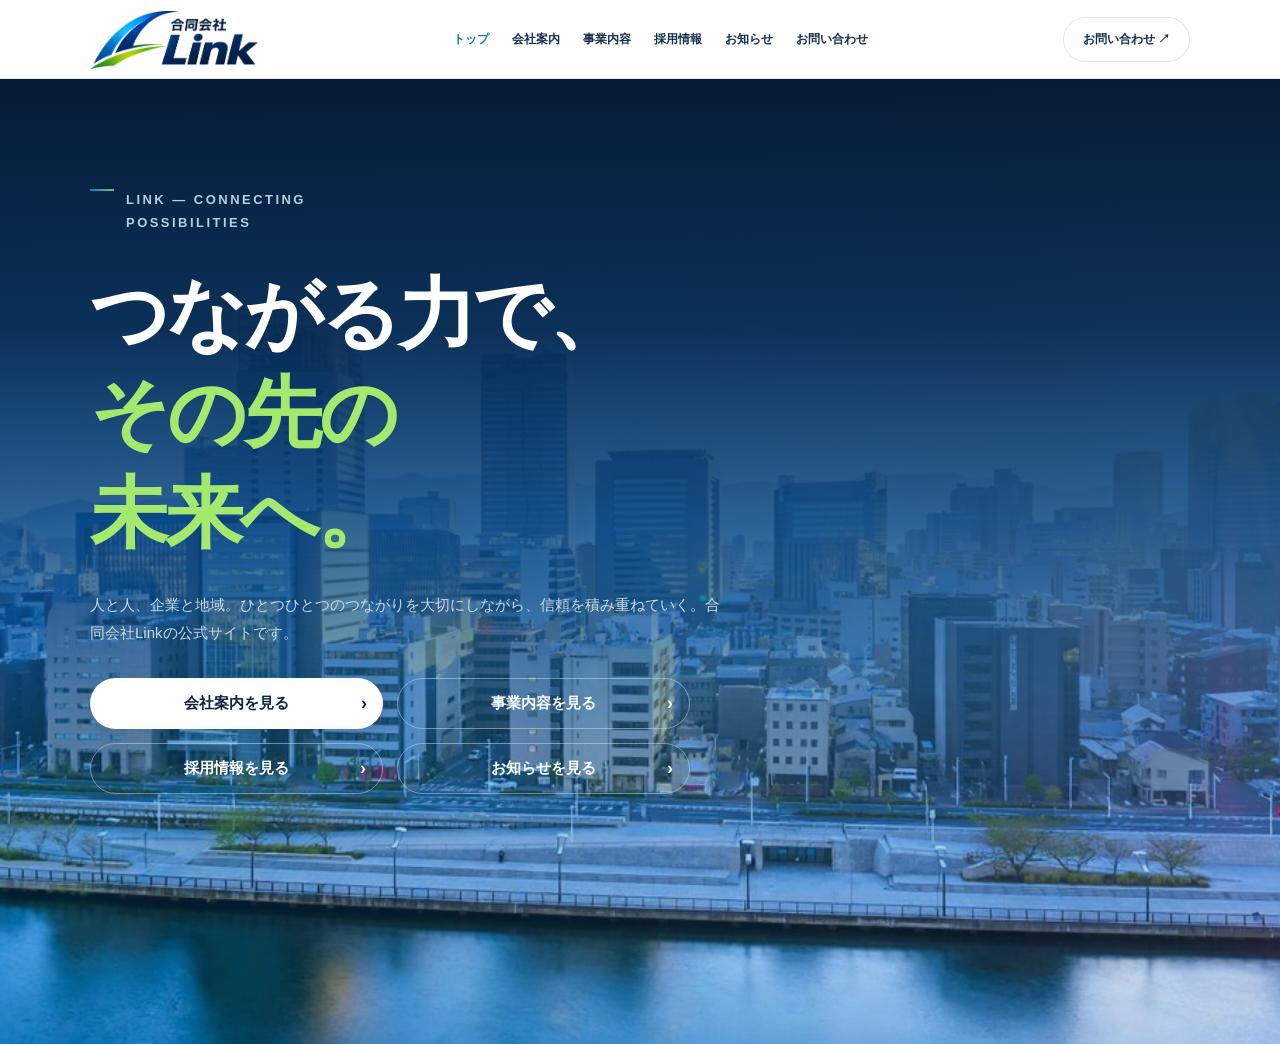
==== commit 57dd3b15: "Add files via upload" ====
--- a/index.html
+++ b/index.html
@@ -12,7 +12,7 @@
 <body>
 <header><div class="wrap head"><a class="brand" href="index.html" aria-label="トップに戻る"><img src="assets/logo.png" alt="合同会社Linkロゴ"></a><nav class="nav" aria-label="メインナビ"><a href="index.html" aria-current="page">トップ</a><a href="company.html">会社案内</a><a href="business.html">事業内容</a><a href="recruit.html">採用情報</a><a href="news.html">お知らせ</a><a href="contact.html">お問い合わせ</a><a href="privacy.html">プライバシーポリシー</a></nav><a class="head-cta" href="contact.html">お問い合わせ ↗</a><details class="mobile"><summary aria-label="メニューを開く">☰</summary><nav class="mobile-links" aria-label="モバイルメニュー"><a href="index.html" aria-current="page">トップ<span aria-hidden="true">↗</span></a><a href="company.html">会社案内<span aria-hidden="true">↗</span></a><a href="business.html">事業内容<span aria-hidden="true">↗</span></a><a href="recruit.html">採用情報<span aria-hidden="true">↗</span></a><a href="news.html">お知らせ<span aria-hidden="true">↗</span></a><a href="contact.html">お問い合わせ<span aria-hidden="true">↗</span></a><a href="privacy.html">プライバシーポリシー<span aria-hidden="true">↗</span></a></nav></details></div></header>
 <!-- ===== ここから編集OK：トップのキャッチコピー・説明文 ===== -->
-<section class="hero" id="home"><svg class="hero-art" viewBox="0 0 1440 1000" preserveAspectRatio="xMaxYMid slice" aria-hidden="true"><defs><linearGradient id="rgMain" gradientUnits="userSpaceOnUse" x1="1490" y1="0" x2="1020" y2="820"><stop offset="0" stop-color="#2ea8ff"/><stop offset=".45" stop-color="#17b6d8"/><stop offset=".75" stop-color="#3fd68f"/><stop offset="1" stop-color="#8be04e"/></linearGradient><linearGradient id="rgGreen" gradientUnits="userSpaceOnUse" x1="1490" y1="300" x2="1180" y2="880"><stop offset="0" stop-color="#7ed957"/><stop offset="1" stop-color="#b8ec5a"/></linearGradient><filter id="soft" x="-40%" y="-40%" width="180%" height="180%"><feGaussianBlur stdDeviation="16"/></filter></defs><path d="M1490,30 C1330,120 1230,230 1180,350 C1140,450 1180,560 1290,650 C1360,705 1430,740 1490,760" fill="none" stroke="url(#rgMain)" stroke-width="96" stroke-linecap="round" opacity=".35" filter="url(#soft)"/><path d="M1490,30 C1330,120 1230,230 1180,350 C1140,450 1180,560 1290,650 C1360,705 1430,740 1490,760" fill="none" stroke="url(#rgMain)" stroke-width="54" stroke-linecap="round" opacity=".85"/><path d="M1490,345 C1375,408 1302,495 1278,595 C1268,640 1285,680 1330,712 C1385,750 1445,748 1490,730" fill="none" stroke="url(#rgGreen)" stroke-width="18" stroke-linecap="round" opacity=".75"/><path d="M1490,8 C1345,92 1252,196 1206,308" fill="none" stroke="#cfeeff" stroke-width="10" stroke-linecap="round" opacity=".4"/></svg><div class="wrap hero-inner"><div class="hero-copy"><div class="eyebrow">LINK — CONNECTING<br>POSSIBILITIES</div><h1><span data-bind="heroTitleLine1">つながる力で、</span><br><em data-bind="heroTitleLine2">その先の<br>未来へ。</em></h1><p data-bind="heroText">人と人、企業と地域。ひとつひとつのつながりを大切にしながら、信頼を積み重ねていく。合同会社Linkの公式サイトです。</p><div class="btn-row"><a class="btn" href="company.html">会社案内を見る <span>›</span></a><a class="btn secondary" href="business.html">事業内容を見る <span>›</span></a><a class="btn secondary" href="recruit.html">採用情報を見る <span>›</span></a><a class="btn secondary" href="news.html">お知らせを見る <span>›</span></a></div></div></div><div class="bottom-glow"></div><svg class="hero-wave" viewBox="0 0 1440 90" preserveAspectRatio="none" aria-hidden="true"><defs><linearGradient id="hwg" x1="0" y1="0" x2="1" y2="0"><stop offset="0" stop-color="#1e9bff"/><stop offset=".55" stop-color="#63c74d"/><stop offset="1" stop-color="#a6e22e"/></linearGradient></defs><path d="M0,58 C240,18 480,96 760,68 C1040,42 1240,86 1440,38 L1440,90 L0,90 Z" fill="url(#hwg)" opacity=".85"/></svg></section>
+<section class="hero" id="home"><div class="wrap hero-inner"><div class="hero-copy"><div class="eyebrow">LINK — CONNECTING<br>POSSIBILITIES</div><h1><span data-bind="heroTitleLine1">つながる力で、</span><br><em data-bind="heroTitleLine2">その先の<br>未来へ。</em></h1><p data-bind="heroText">人と人、企業と地域。ひとつひとつのつながりを大切にしながら、信頼を積み重ねていく。合同会社Linkの公式サイトです。</p><div class="btn-row"><a class="btn" href="company.html">会社案内を見る <span>›</span></a><a class="btn secondary" href="business.html">事業内容を見る <span>›</span></a><a class="btn secondary" href="recruit.html">採用情報を見る <span>›</span></a><a class="btn secondary" href="news.html">お知らせを見る <span>›</span></a></div></div></div><div class="bottom-glow"></div></section>
 <!-- ===== ここまで ===== -->
 <!-- 編集メモ：文章は content/home.json にあります。Pages CMSのフォームからコードなしで編集できます（このHTML内の文章は、読み込めないときの予備表示です） -->
 
--- a/assets/style.css
+++ b/assets/style.css
@@ -99,3 +99,7 @@
 .hero{background:linear-gradient(150deg,#04182f,#07294f 55%,#0a3f77)}
 .hero.has-bg{background-image:linear-gradient(180deg,rgba(4,20,40,.995) 0%,rgba(6,32,63,.985) 28%,rgba(8,47,92,.9) 47%,rgba(10,66,128,.6) 64%,rgba(12,84,158,.28) 80%,rgba(12,84,158,.12) 100%),var(--hero-bg);background-position:50% 32%}
 .hero h1 em{color:#b7ec63}
+
+/* ===== トップv4：光沢グラデーションリボン（2026-11-03） ===== */
+.hero.has-bg{background-image:linear-gradient(180deg,rgba(5,26,52,.99) 0%,rgba(7,44,84,.97) 26%,rgba(9,74,138,.85) 46%,rgba(11,102,178,.55) 63%,rgba(13,120,200,.26) 80%,rgba(13,120,200,.12) 100%),var(--hero-bg);background-position:50% 32%}
+.hero h1 em{color:#a5e86e}
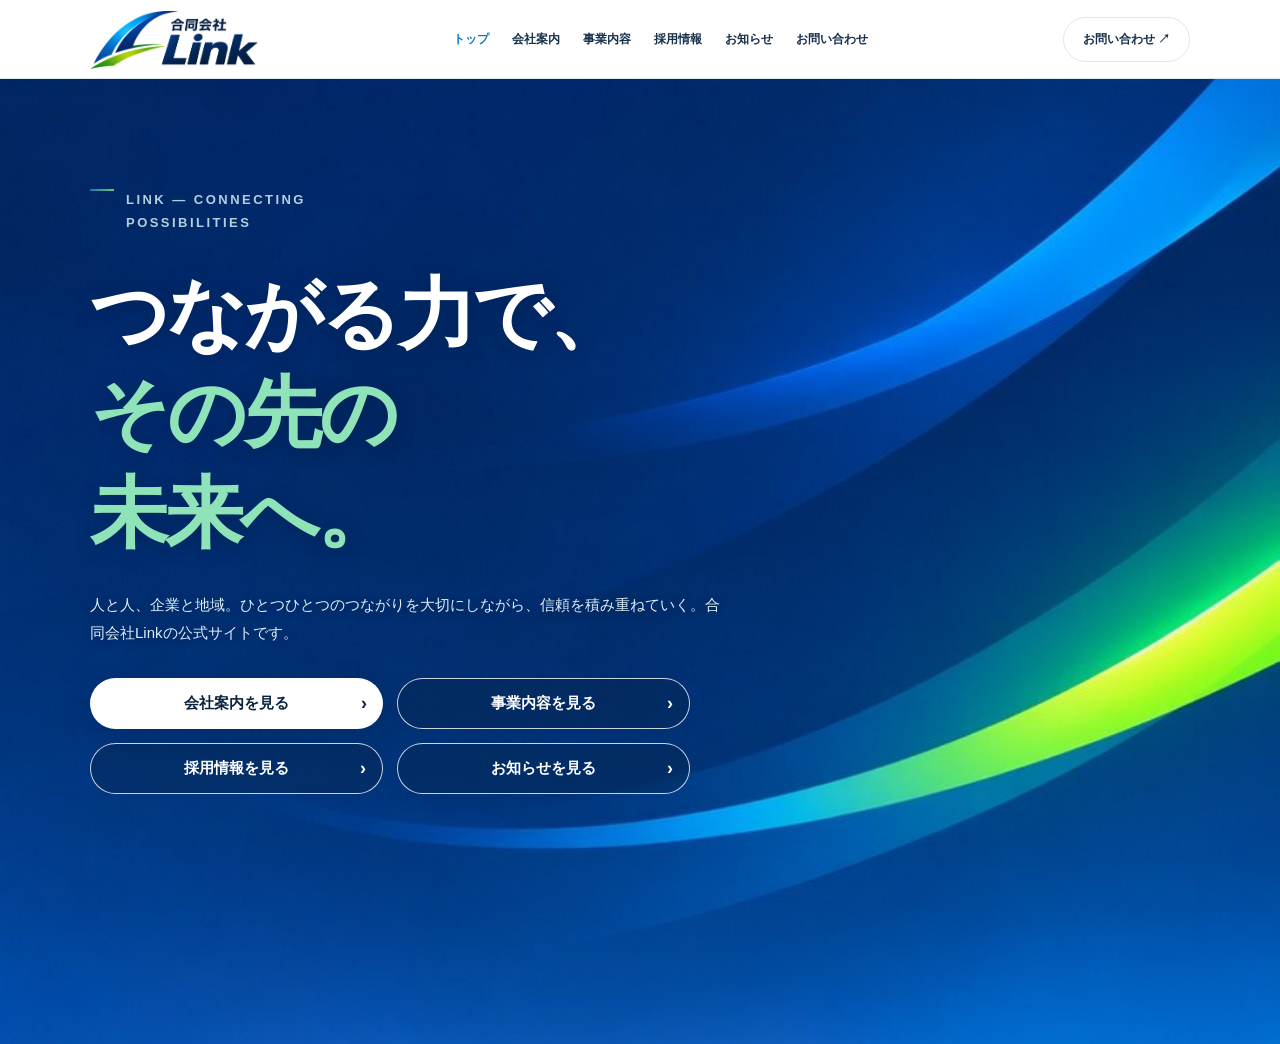
==== commit c40da4b9: "index.html を更新" ====
--- a/index.html
+++ b/index.html
@@ -1,5 +1,5 @@
 <!doctype html>
-<html lang="ja">
+<html lang="ja" class="home-dark">
 <head>
 <meta charset="utf-8">
 <meta name="viewport" content="width=device-width,initial-scale=1,viewport-fit=cover">
--- a/assets/style.css
+++ b/assets/style.css
@@ -103,3 +103,26 @@
 /* ===== トップv4：光沢グラデーションリボン（2026-11-03） ===== */
 .hero.has-bg{background-image:linear-gradient(180deg,rgba(5,26,52,.99) 0%,rgba(7,44,84,.97) 26%,rgba(9,74,138,.85) 46%,rgba(11,102,178,.55) 63%,rgba(13,120,200,.26) 80%,rgba(13,120,200,.12) 100%),var(--hero-bg);background-position:50% 32%}
 .hero h1 em{color:#a5e86e}
+
+/* ===== トップv6：支給アートワークを背景に（2026-11-03） ===== */
+.hero.has-bg{background-image:var(--hero-bg);background-size:cover;background-position:50% 30%}
+.hero h1 em{color:#8fe3b8}
+.hero p{color:#dceefb}
+
+/* ===== 仕上げ：全体バランス調整（2026-11-03） ===== */
+.hero .bottom-glow{display:none}
+.hero h1{text-shadow:0 2px 18px rgba(4,24,48,.35)}
+.hero p{text-shadow:0 1px 10px rgba(4,24,48,.45)}
+.hero .btn.secondary{background:rgba(7,35,66,.32);border-color:rgba(255,255,255,.8);backdrop-filter:blur(3px)}
+@media (min-width:1000px){.hero.has-bg{background-position:50% 22%}}
+.card{padding:0 0 24px;overflow:hidden}
+.card>*:not(.card-thumb){margin-left:24px;margin-right:24px}
+.card small{margin-top:20px;display:block}
+.card-thumb{width:100%;height:150px;object-fit:cover;display:block}
+.policy-acc{border-top:1px solid var(--line)}
+.policy-acc:last-of-type{border-bottom:1px solid var(--line)}
+.policy-acc summary{cursor:pointer;font-weight:800;color:var(--ink);font-size:14px;padding:14px 4px;list-style:none;display:flex;justify-content:space-between;align-items:center;gap:12px}
+.policy-acc summary::-webkit-details-marker{display:none}
+.policy-acc summary::after{content:"\2304";color:var(--blue);font-size:18px;line-height:1}
+.policy-acc[open ] summary::after{content:"\2303"}
+.policy-acc p{padding:0 4px 16px;margin:0}
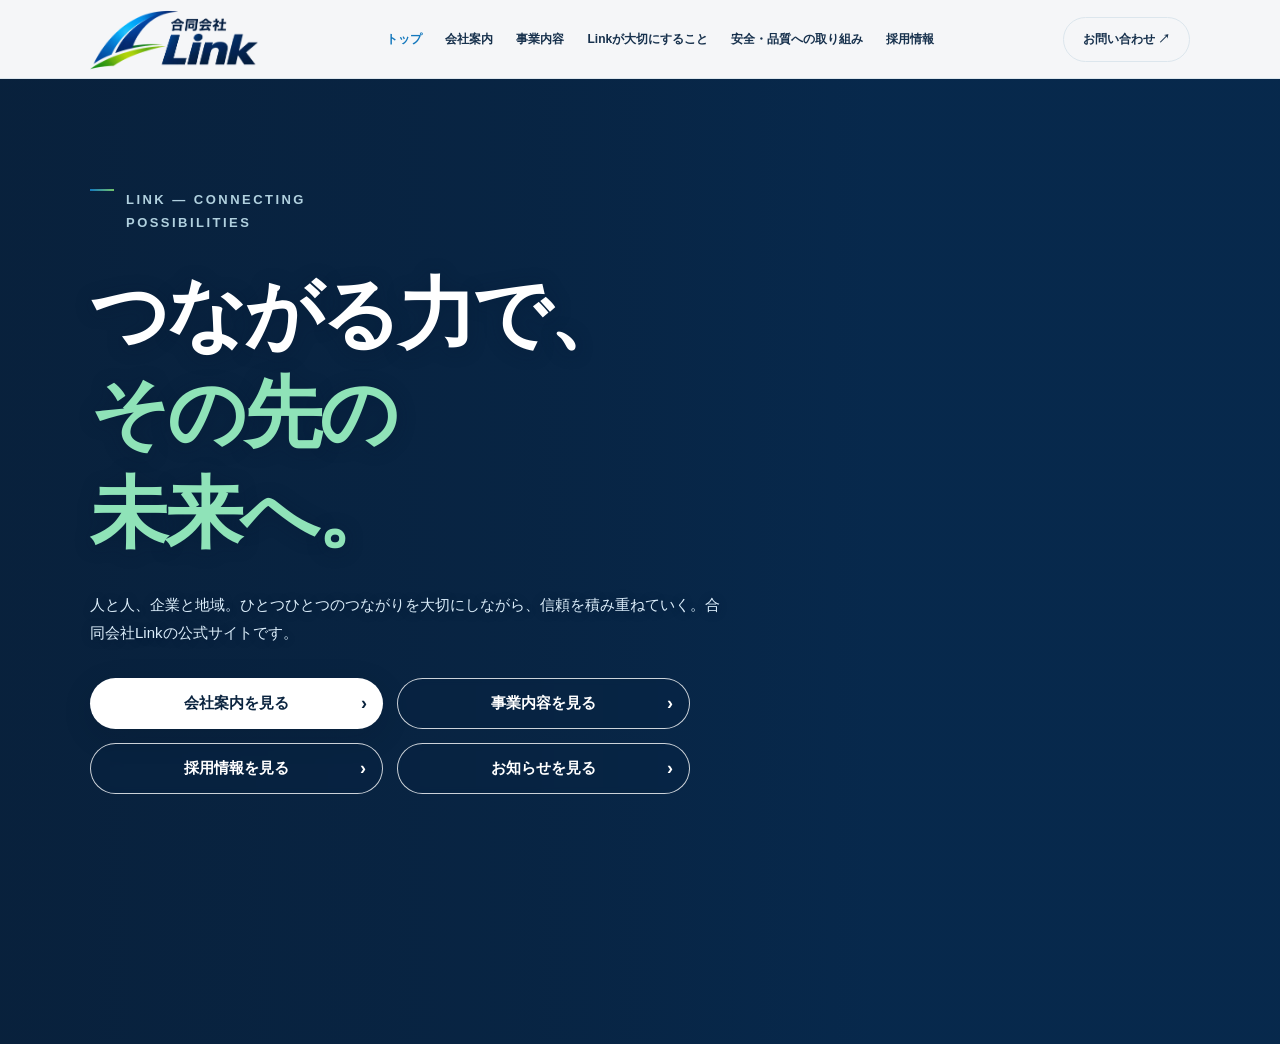
==== commit cc17e399: "v2 preview: 9-page working copy" ====
--- a/index.html
+++ b/index.html
@@ -8,9 +8,20 @@
 <meta name="theme-color" content="#0b243f">
 <title>合同会社Link | 公式サイト</title>
 <link rel="stylesheet" href="assets/style.css">
+<style>
+header{position:sticky;top:0;background:rgba(255,255,255,.96);backdrop-filter:blur(16px)}
+.hero .wrap,header .wrap{width:min(1100px,calc(100% - 56px))}
+@media(min-width:701px){
+.hero.has-bg{background-image:linear-gradient(90deg,rgba(9,31,56,.80) 0%,rgba(9,31,56,.45) 42%,rgba(9,31,56,.05) 68%),url('assets/hero-pc-wide.jpg');background-size:cover;background-position:92% center}
+.hero,.hero-inner{min-height:700px}
+.hero-circle,.hero-line{display:none}
+}
+@media(max-width:700px){.hero .wrap,header .wrap{width:calc(100% - 40px)}}
+</style>
+
 </head>
 <body>
-<header><div class="wrap head"><a class="brand" href="index.html" aria-label="トップに戻る"><img src="assets/logo.png" alt="合同会社Linkロゴ"></a><nav class="nav" aria-label="メインナビ"><a href="index.html" aria-current="page">トップ</a><a href="company.html">会社案内</a><a href="business.html">事業内容</a><a href="recruit.html">採用情報</a><a href="news.html">お知らせ</a><a href="contact.html">お問い合わせ</a><a href="privacy.html">プライバシーポリシー</a></nav><a class="head-cta" href="contact.html">お問い合わせ ↗</a><details class="mobile"><summary aria-label="メニューを開く">☰</summary><nav class="mobile-links" aria-label="モバイルメニュー"><a href="index.html" aria-current="page">トップ<span aria-hidden="true">↗</span></a><a href="company.html">会社案内<span aria-hidden="true">↗</span></a><a href="business.html">事業内容<span aria-hidden="true">↗</span></a><a href="recruit.html">採用情報<span aria-hidden="true">↗</span></a><a href="news.html">お知らせ<span aria-hidden="true">↗</span></a><a href="contact.html">お問い合わせ<span aria-hidden="true">↗</span></a><a href="privacy.html">プライバシーポリシー<span aria-hidden="true">↗</span></a></nav></details></div></header>
+<header><div class="wrap head"><a class="brand" href="index.html" aria-label="トップに戻る"><img src="assets/logo.png" alt="合同会社Linkロゴ"></a><nav class="nav" aria-label="メインナビ"><a href="index.html" aria-current="page">トップ</a><a href="company.html">会社案内</a><a href="business.html">事業内容</a><a href="values.html">Linkが大切にすること</a><a href="quality.html">安全・品質への取り組み</a><a href="recruit.html">採用情報</a><a href="news.html">お知らせ</a></nav><a class="head-cta" href="contact.html">お問い合わせ ↗</a><details class="mobile"><summary aria-label="メニューを開く">☰</summary><nav class="mobile-links" aria-label="モバイルメニュー"><a href="index.html" aria-current="page">トップ<span aria-hidden="true">↗</span></a><a href="company.html">会社案内<span aria-hidden="true">↗</span></a><a href="business.html">事業内容<span aria-hidden="true">↗</span></a><a href="values.html">Linkが大切にすること<span aria-hidden="true">↗</span></a><a href="quality.html">安全・品質への取り組み<span aria-hidden="true">↗</span></a><a href="recruit.html">採用情報<span aria-hidden="true">↗</span></a><a href="news.html">お知らせ<span aria-hidden="true">↗</span></a><a href="contact.html">お問い合わせ<span aria-hidden="true">↗</span></a><a href="privacy.html">プライバシーポリシー<span aria-hidden="true">↗</span></a></nav></details></div></header>
 <!-- ===== ここから編集OK：トップのキャッチコピー・説明文 ===== -->
 <section class="hero" id="home"><div class="wrap hero-inner"><div class="hero-copy"><div class="eyebrow">LINK — CONNECTING<br>POSSIBILITIES</div><h1><span data-bind="heroTitleLine1">つながる力で、</span><br><em data-bind="heroTitleLine2">その先の<br>未来へ。</em></h1><p data-bind="heroText">人と人、企業と地域。ひとつひとつのつながりを大切にしながら、信頼を積み重ねていく。合同会社Linkの公式サイトです。</p><div class="btn-row"><a class="btn" href="company.html">会社案内を見る <span>›</span></a><a class="btn secondary" href="business.html">事業内容を見る <span>›</span></a><a class="btn secondary" href="recruit.html">採用情報を見る <span>›</span></a><a class="btn secondary" href="news.html">お知らせを見る <span>›</span></a></div></div></div><div class="bottom-glow"></div></section>
 <!-- ===== ここまで ===== -->
--- a/assets/style.css
+++ b/assets/style.css
@@ -126,3 +126,70 @@
 .policy-acc summary::after{content:"\2304";color:var(--blue);font-size:18px;line-height:1}
 .policy-acc[open ] summary::after{content:"\2303"}
 .policy-acc p{padding:0 4px 16px;margin:0}
+
+/* ===== 土台色：引っ張った時に見える色をページ下端に合わせる（2026-11-03） ===== */
+html,body{background:#e8f3fa}
+html.home-dark,html.home-dark body{background:#07294d}
+
+/* ===== 引っ張り（オーバースクロール）を抑える（2026-11-03） ===== */
+html,body{overscroll-behavior:none}
+
+/* ===== 下層ページ見出しバナー（2026-11-04 リニューアル） ===== */
+.page-head{position:relative;overflow:hidden;background:#e9f4fa;aspect-ratio:3/1;display:flex;align-items:center;width:min(1240px,calc(100% - 40px));margin:20px auto 0;border-radius:20px;box-shadow:0 12px 32px rgba(23,49,77,.10)}
+.ph-bg{position:absolute;inset:0;background-size:cover;background-position:50% 62%}
+.ph-biz{background-position:50% 52%}
+.ph-bg.ph-biz::after{background:linear-gradient(90deg,rgba(247,251,253,.95) 0%,rgba(247,251,253,.88) 26%,rgba(247,251,253,.30) 50%,rgba(247,251,253,0) 68%)}
+.ph-rec{background-position:50% 40%}
+.ph-com{background-position:50% 25%}
+.ph-con{background-position:50% 55%}
+.ph-pri{background-position:50% 30%}
+.ph-news{background-position:50% 50%}
+.ph-bg::after{content:"";position:absolute;inset:0;background:linear-gradient(90deg,rgba(247,251,253,.97) 0%,rgba(247,251,253,.93) 30%,rgba(247,251,253,.45) 56%,rgba(247,251,253,0) 76%)}
+.ph-curve{position:absolute;left:0;right:0;bottom:0;width:100%;height:108px;z-index:1;pointer-events:none}
+.ph-in{position:relative;z-index:2;padding:30px 44px 30px 52px}
+.page-head .ph-in{width:100%;max-width:none;margin:0}
+.page-head .eyebrow{margin-bottom:12px}
+.page-head .eyebrow:before{display:none}
+.page-head .section-title{margin:0 0 18px;font-size:clamp(40px,4.2vw,58px)}
+.page-head .lead{border-left:5px solid #58b368;padding-left:16px;color:var(--ink);max-width:600px;margin:0;font-weight:700;font-size:19px;line-height:1.8}
+.page-head .btn-row{margin-top:24px}
+.page-head+section{padding-top:44px}
+.page-head+section .notice{max-width:820px}
+@media (max-width:900px){
+.ph-in{padding:30px 20px}
+.page-head{aspect-ratio:auto;max-height:none;min-height:330px;width:calc(100% - 24px);margin-top:12px;border-radius:16px}
+.page-head .section-title{font-size:36px}
+.page-head .lead{font-size:17px}
+.ph-bg{background-position:28% 50%}
+.ph-news{background-position:68% 50%}
+.ph-biz{background-position:62% 45%}
+.ph-rec{background-position:50% 40%}
+.ph-com{background-position:50% 22%}
+.ph-con{background-position:50% 55%}
+.ph-pri{background-position:50% 30%}
+.ph-bg::after{background:linear-gradient(90deg,rgba(255,255,255,.94) 0%,rgba(255,255,255,.78) 38%,rgba(255,255,255,.25) 68%,rgba(255,255,255,0) 88%)}
+.ph-curve{height:62px}
+.page-head .lead{max-width:100%}
+}
+
+/* ===== Tall supplied-original header (business first, 2026-11-05) ===== */
+.page-head.tall{aspect-ratio:1/1.02;height:auto;max-height:none;width:min(900px,calc(100% - 40px));align-items:flex-start}
+.page-head.tall .ph-in{padding-top:44px}
+.page-head.tall .eyebrow{color:#0f74c9;font-size:15px;letter-spacing:.14em;display:inline-block;border-bottom:6px solid #58b368;border-radius:3px;padding-bottom:10px;margin-bottom:16px}
+.page-head.tall .section-title{font-size:clamp(44px,4.6vw,64px)}
+.page-head.tall .ph-bg::after{background:none}
+.page-head.tall .ph-biz{background-position:50% 50%}
+.page-head.tall .ph-bg{background-position:50% 50%}
+@media (max-width:700px){
+.page-head.tall{width:calc(100% - 24px);min-height:0}
+.page-head.tall .ph-in{padding-top:30px}
+.page-head.tall .ph-bg::after{background:linear-gradient(180deg,rgba(255,255,255,.75) 0%,rgba(255,255,255,.58) 34%,rgba(255,255,255,.3) 54%,rgba(255,255,255,0) 70%)}
+.page-head.tall .section-title,.page-head.tall .lead{text-shadow:0 1px 12px rgba(255,255,255,.7),0 0 3px rgba(255,255,255,.85)}
+}
+
+/* ===== Logo inside the tall header (2026-11-05, Yfut decision) ===== */
+header.no-brand .brand{visibility:hidden}
+.ph-logo{display:block;width:200px;height:auto;margin-bottom:20px}
+.page-head.tall .eyebrow{border-bottom:none;padding-bottom:0;margin-bottom:26px;position:relative}
+.page-head.tall .eyebrow::after{content:"";position:absolute;left:0;bottom:-14px;width:64px;height:7px;border-radius:99px;background:linear-gradient(90deg,#8edd2e,#5fc46a)}
+@media (max-width:700px){.ph-logo{width:128px;margin-bottom:16px}}
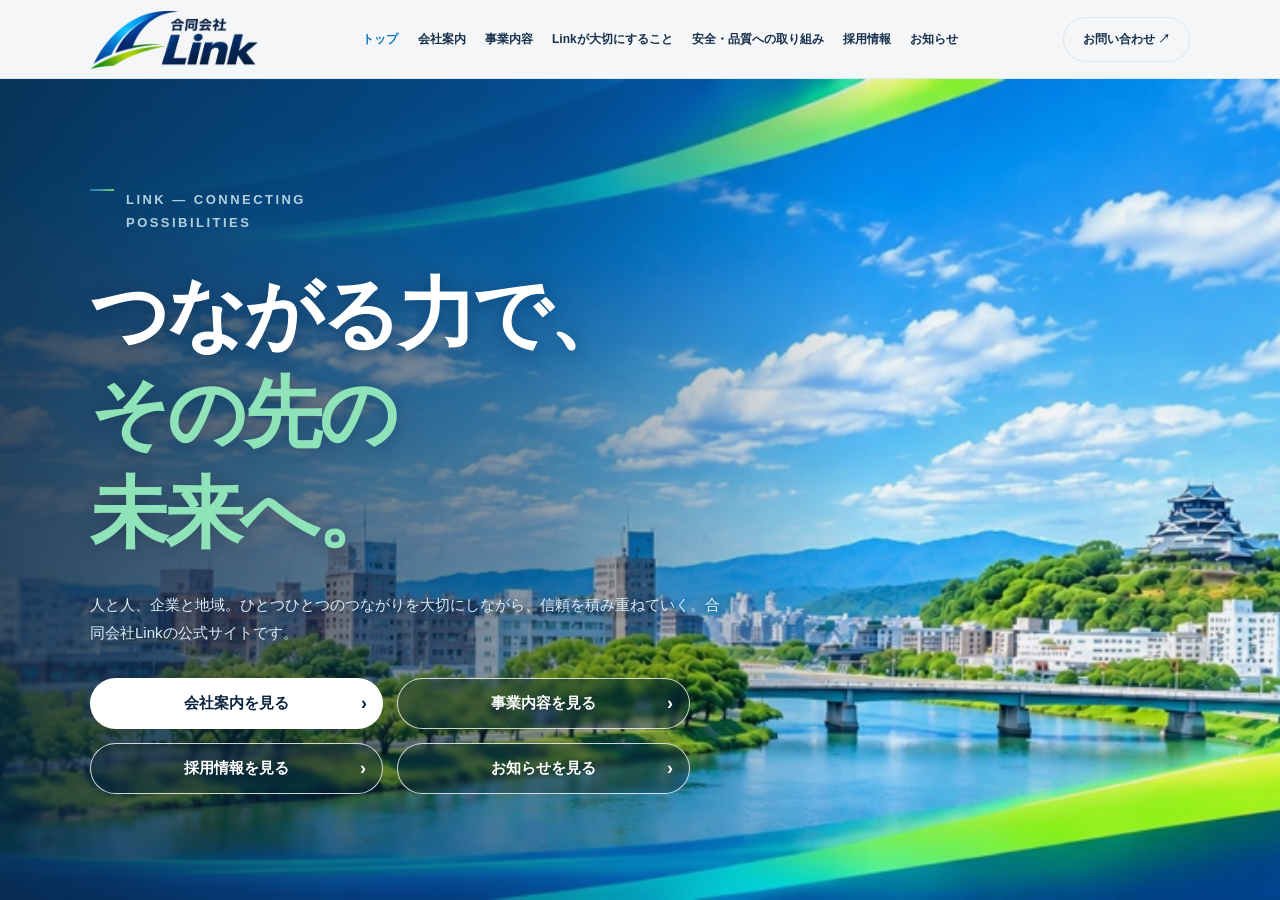
==== commit b604e37a: "Formal launch: remove noindex, add robots.txt and sitemap.xml" ====
--- a/index.html
+++ b/index.html
@@ -3,8 +3,6 @@
 <head>
 <meta charset="utf-8">
 <meta name="viewport" content="width=device-width,initial-scale=1,viewport-fit=cover">
-<!-- 公開準備中：検索に出したくない間は noindex のまま。本公開のときにこの行を削除する -->
-<meta name="robots" content="noindex,follow">
 <meta name="theme-color" content="#0b243f">
 <title>合同会社Link | 公式サイト</title>
 <link rel="stylesheet" href="assets/style.css">
--- a/assets/style.css
+++ b/assets/style.css
@@ -1,18 +1,17 @@
 
 :root{--navy:#0b243f;--blue:#1478bd;--mint:#45b6a1;--green:#72c46b;--ink:#17314d;--sub:#596f83;--light:#f4f8fb;--line:#dce6ed}
-*{box-sizing:border-box}html{scroll-behavior:smooth;scroll-padding-top:88px}body{font-family:-apple-system,BlinkMacSystemFont,"Hiragino Kaku Gothic ProN","Yu Gothic",Meiryo,sans-serif;margin:0;color:var(--ink);background:white;-webkit-font-smoothing:antialiased}a{color:inherit;text-decoration:none}h1,h2,h3,p{margin-top:0}h1,h2,h3{letter-spacing:-.04em}p{line-height:1.9}.wrap{width:min(1100px,calc(100% - 56px));margin:auto}
-header{position:sticky;top:0;z-index:99;background:rgba(255,255,255,.96);backdrop-filter:blur(16px);border-bottom:1px solid var(--line)}.head{min-height:78px;display:flex;align-items:center;gap:25px;justify-content:space-between}.brand img{display:block;width:168px;height:auto}.nav{display:flex;gap:23px;align-items:center}.nav a{font-size:12px;font-weight:700;white-space:nowrap}.nav a:hover{color:var(--blue)}.nav a:last-child{display:none}.head-cta{border-radius:100px;padding:13px 19px;border:1px solid var(--line);font-size:12px;font-weight:750}.head-cta:hover{background:var(--navy);color:white}.mobile{display:none}.mobile summary{cursor:pointer;list-style:none;font-size:26px;line-height:1;padding:8px 10px}.mobile summary::-webkit-details-marker{display:none}.mobile[open] .mobile-links{position:absolute;top:78px;left:0;right:0;background:#fff;border-bottom:1px solid var(--line);padding:14px 26px 18px;box-shadow:0 20px 25px #11284116}.mobile-links a{display:flex;padding:14px 4px;justify-content:space-between;font-size:14px;font-weight:700;border-bottom:1px solid #edf2f6}.mobile-links a:last-child{border:0}.mobile-links span{color:var(--blue)}
-section{scroll-margin-top:88px}section:not(.hero){padding:100px 0}.eyebrow{font-size:11px;letter-spacing:.19em;font-weight:800;color:var(--blue);display:flex;align-items:center;gap:12px;margin-bottom:16px}.eyebrow:before{content:'';width:24px;height:2px;background:linear-gradient(90deg,var(--blue),var(--green))}.hero{position:relative;background:linear-gradient(114deg,#091f38,#12416a 75%,#153b53);overflow:hidden;color:white;min-height:610px}.hero-inner{min-height:610px;display:flex;align-items:center;position:relative;z-index:2}.hero-copy{max-width:755px;padding:92px 0}.hero .eyebrow{color:#b1d1df}.hero h1{font-size:clamp(43px,6.7vw,78px);line-height:1.28;margin:30px 0 27px;font-weight:850}.hero h1 em{font-style:normal;color:#8bdfbc}.hero p{color:#c5d9e5;max-width:630px;font-size:15px}.hero-circle{position:absolute;width:660px;height:660px;border:1px solid #8ac9de30;border-radius:50%;right:-220px;top:-110px;box-shadow:0 0 0 85px #ffffff09,0 0 0 190px #ffffff04}.hero-line{position:absolute;width:500px;height:65px;right:-68px;top:290px;background:linear-gradient(95deg,transparent,#1d95d8 43%,#55d2b2);transform:rotate(-35deg);border-radius:80% 10% 80% 30%;opacity:.65}.hero-line.two{top:355px;width:490px;height:42px;background:linear-gradient(95deg,transparent,#41c886,#bcdf72);opacity:.65}.bottom-glow{position:absolute;bottom:0;height:5px;width:100%;background:linear-gradient(90deg,#177fd0,#43b6c4,#81c56b)}
+*{box-sizing:border-box}body{font-family:-apple-system,BlinkMacSystemFont,"Hiragino Kaku Gothic ProN","Yu Gothic",Meiryo,sans-serif;margin:0;color:var(--ink);background:white;-webkit-font-smoothing:antialiased}a{color:inherit;text-decoration:none}h1,h2,h3,p{margin-top:0}h1,h2,h3{letter-spacing:-.04em}p{line-height:1.9}.wrap{width:min(1100px,calc(100% - 56px));margin:auto}
+header{position:relative;z-index:99;background:#fff;border-bottom:1px solid var(--line)}.head{min-height:78px;display:flex;align-items:center;gap:25px;justify-content:space-between}.brand img{display:block;width:168px;height:auto}.nav{display:flex;gap:23px;align-items:center}.nav a{font-size:12px;font-weight:700;white-space:nowrap}.nav a:hover{color:var(--blue)}.nav a:last-child{display:none}.head-cta{border-radius:100px;padding:13px 19px;border:1px solid var(--line);font-size:12px;font-weight:750}.head-cta:hover{background:var(--navy);color:white}.mobile{display:none}.mobile summary{cursor:pointer;list-style:none;font-size:26px;line-height:1;padding:8px 10px}.mobile summary::-webkit-details-marker{display:none}.mobile[open] .mobile-links{position:absolute;top:100%;left:0;right:0;background:#fff;border-bottom:1px solid var(--line);padding:14px 26px 18px;box-shadow:0 20px 25px #11284116}.mobile-links a{display:flex;padding:14px 4px;justify-content:space-between;font-size:14px;font-weight:700;border-bottom:1px solid #edf2f6}.mobile-links a:last-child{border:0}.mobile-links span{color:var(--blue)}
+section:not(.hero){padding:100px 0}.eyebrow{font-size:11px;letter-spacing:.19em;font-weight:800;color:var(--blue);display:flex;align-items:center;gap:12px;margin-bottom:16px}.eyebrow:before{content:'';width:24px;height:2px;background:linear-gradient(90deg,var(--blue),var(--green))}.hero{position:relative;background:linear-gradient(114deg,#091f38,#12416a 75%,#153b53);overflow:hidden;color:white;min-height:610px}.hero-inner{min-height:610px;display:flex;align-items:center;position:relative;z-index:2}.hero-copy{max-width:755px;padding:92px 0}.hero .eyebrow{color:#b1d1df}.hero h1{font-size:clamp(43px,6.7vw,78px);line-height:1.28;margin:30px 0 27px;font-weight:850}.hero h1 em{font-style:normal;color:#8bdfbc}.hero p{color:#c5d9e5;max-width:630px;font-size:15px}.hero-circle{position:absolute;width:660px;height:660px;border:1px solid #8ac9de30;border-radius:50%;right:-220px;top:-110px;box-shadow:0 0 0 85px #ffffff09,0 0 0 190px #ffffff04}.hero-line{position:absolute;width:500px;height:65px;right:-68px;top:290px;background:linear-gradient(95deg,transparent,#1d95d8 43%,#55d2b2);transform:rotate(-35deg);border-radius:80% 10% 80% 30%;opacity:.65}.hero-line.two{top:355px;width:490px;height:42px;background:linear-gradient(95deg,transparent,#41c886,#bcdf72);opacity:.65}.bottom-glow{position:absolute;bottom:0;height:5px;width:100%;background:linear-gradient(90deg,#177fd0,#43b6c4,#81c56b)}
 .btn-row{display:flex;gap:13px;margin-top:30px;flex-wrap:wrap}.btn{display:inline-flex;gap:27px;align-items:center;justify-content:space-between;border-radius:9px;padding:15px 21px;background:#fff;color:var(--navy);font-size:13px;font-weight:850;min-width:180px;box-shadow:0 8px 30px #00112221;transition:transform .2s}.btn:hover{transform:translateY(-2px)}.btn.secondary{background:transparent;border:1px solid #c4e2f180;color:#fff;box-shadow:none}.btn.primary{background:var(--blue);color:#fff}.btn.arrowless{min-width:0}.section-title{font-size:clamp(30px,4vw,48px);line-height:1.35;margin-bottom:25px}.lead{color:var(--sub);font-size:14px;line-height:2}.split{display:grid;grid-template-columns:1.08fr .92fr;gap:70px;align-items:center}.graphic{height:375px;border-radius:22px;background:linear-gradient(135deg,#eef8fd,#e9f8f5);position:relative;overflow:hidden;display:flex;align-items:center;justify-content:center}.graphic:before{content:'';width:380px;height:380px;position:absolute;left:-170px;top:-170px;border:1px solid #a9d2e5;border-radius:50%;box-shadow:0 0 0 50px #b6dfef33,0 0 0 115px #b6dfef22}.graphic-card{position:relative;padding:30px 40px;background:white;border-radius:15px;box-shadow:0 16px 45px #19496717;max-width:85%}.graphic-card small{display:block;color:var(--blue);font-weight:800;letter-spacing:.15em;margin-bottom:17px}.graphic-card strong{font-size:25px}.graphic-name{position:absolute;right:20px;bottom:5px;font-size:110px;color:#206e9e17;font-weight:900}
 .soft{background:var(--light)}.cards{display:grid;grid-template-columns:repeat(3,1fr);gap:18px}.card{background:#fff;border:1px solid var(--line);border-radius:14px;padding:29px;box-shadow:0 13px 35px #15395408;min-height:258px;display:flex;flex-direction:column}.card small{color:#8a9cad;font-weight:800;font-size:12px}.card .num{height:49px;width:49px;background:#eaf6fc;color:#1988c1;border-radius:13px;display:grid;place-items:center;font-size:23px;margin:24px 0}.card h3{font-size:20px;margin-bottom:12px}.card p{font-size:13px;color:var(--sub)}.card a{font-weight:800;color:var(--blue);font-size:12px;margin-top:auto;padding-top:15px}.banner{display:grid;grid-template-columns:repeat(3,1fr);gap:30px;background:var(--navy);padding:34px 38px;border-radius:18px;color:white;margin-top:45px}.banner b{display:block;margin-bottom:8px}.banner span{color:#bbd2e0;font-size:12px;line-height:1.8}.panel{background:#fff;border:1px solid var(--line);border-radius:16px;padding:40px;box-shadow:0 12px 40px #1f4a6510}.two-col{display:grid;grid-template-columns:1fr 1fr;gap:22px}.data-list{list-style:none;padding:0}.data-list li{display:flex;gap:17px;padding:19px 0;border-bottom:1px solid var(--line);font-size:13px}.data-list strong{flex:0 0 120px}.data-list span{color:var(--sub)}.tag{font-size:12px;font-weight:800;color:var(--blue);display:inline-block;padding:7px 12px;background:#e9f4f9;border-radius:4px}.notice{border:1px solid var(--line);border-radius:12px;padding:30px;background:#fff}.notice h3{font-size:20px}.notice p{font-size:14px;color:var(--sub)}.notice .btn{box-shadow:none;border:1px solid var(--line)}.newsline{padding:26px 0;border-top:1px solid var(--line);border-bottom:1px solid var(--line);display:flex;align-items:center;gap:25px;font-size:14px}.newsline span{color:var(--sub)}.policy{font-size:13px;color:var(--sub)}.policy h3{color:var(--ink);margin:28px 0 8px}.privacy-note{padding:16px 18px;background:#f0f7fb;border-left:3px solid var(--blue);font-size:13px}.editnote{margin-top:28px;font-size:12px;color:var(--sub)}
 footer{background:#091d33;color:#c0d4e1;padding:60px 0 22px}footer img{width:160px;filter:brightness(0) invert(1);opacity:.95}footer p{font-size:12px;margin:17px 0 24px}footer .links{display:flex;gap:15px 25px;flex-wrap:wrap;border-top:1px solid #ffffff20;padding-top:23px;margin-top:24px;font-size:12px}footer small{display:block;color:#8aabbf;font-size:11px;margin-top:30px}.back{display:inline-block;margin-top:24px;color:var(--blue);font-weight:800;font-size:13px}
 @media(max-width:900px){.nav,.head-cta{display:none}.mobile{display:block}.split{gap:32px}.cards{gap:10px}.card{padding:21px}.banner{gap:10px}}
-@media(max-width:700px){html{scroll-padding-top:73px}section{scroll-margin-top:73px}.wrap{width:calc(100% - 40px)}.head{min-height:72px}.brand img{width:150px}.mobile[open] .mobile-links{top:72px}.hero,.hero-inner{min-height:540px}.hero-copy{padding:74px 0 87px}.hero h1{font-size:clamp(38px,10vw,54px);letter-spacing:-.065em}.hero p{font-size:13px}.hero-circle{right:-490px;opacity:.65}.hero-line{right:-290px;opacity:.35}.hero .btn{min-width:0}.btn-row{gap:10px}.btn{font-size:12px;padding:14px 16px;gap:14px}section:not(.hero){padding:72px 0}.split,.two-col{grid-template-columns:1fr;gap:32px}.graphic{height:260px}.graphic-card{padding:21px}.graphic-card strong{font-size:21px}.cards{grid-template-columns:1fr;gap:13px}.card{min-height:0}.card .num{margin:15px 0}.banner{grid-template-columns:1fr;padding:28px;gap:19px}.section-title{font-size:31px}.panel{padding:26px 22px}.data-list li{flex-direction:column;gap:4px}.data-list strong{flex:none}.newsline{flex-wrap:wrap;gap:13px}.mobile-links{max-height:74vh;overflow:auto}}
-@media(prefers-reduced-motion:reduce){html{scroll-behavior:auto}.btn{transition:none}}
+@media(max-width:700px){.wrap{width:calc(100% - 40px)}.head{min-height:72px}.brand img{width:150px}.hero,.hero-inner{min-height:540px}.hero-copy{padding:74px 0 87px}.hero h1{font-size:clamp(38px,10vw,54px);letter-spacing:-.065em}.hero p{font-size:13px}.hero-circle{right:-490px;opacity:.65}.hero-line{right:-290px;opacity:.35}.hero .btn{min-width:0}.btn-row{gap:10px}.btn{font-size:12px;padding:14px 16px;gap:14px}section:not(.hero){padding:72px 0}.split,.two-col{grid-template-columns:1fr;gap:32px}.graphic{height:260px}.graphic-card{padding:21px}.graphic-card strong{font-size:21px}.cards{grid-template-columns:1fr;gap:13px}.card{min-height:0}.card .num{margin:15px 0}.banner{grid-template-columns:1fr;padding:28px;gap:19px}.section-title{font-size:31px}.panel{padding:26px 22px}.data-list li{flex-direction:column;gap:4px}.data-list strong{flex:none}.newsline{flex-wrap:wrap;gap:13px}.mobile-links{max-height:74vh;overflow:auto}}
+@media(prefers-reduced-motion:reduce){.btn{transition:none}}
 
 /* --- スマホメニュー改善（2026-11-03）: 横スクロールの上書きを廃止し、元のハンバーガーメニューに戻した ---
-   900px以下では .nav と .head-cta を隠し .mobile（☰）を表示するルール（上の @media）がそのまま効く。
-   ヘッダーは1行に戻るため、隠れていた scroll-padding の上書き（125px）も不要。 */
+   900px以下では .nav と .head-cta を隠し .mobile（☰）を表示する。 */
 
 /* --- ページ分け用に追加（2026-11-03）: 今いるページをメニューで色付け --- */
 .nav a[aria-current="page"],.mobile-links a[aria-current="page"]{color:var(--blue)}
@@ -187,9 +186,104 @@
 .page-head.tall .section-title,.page-head.tall .lead{text-shadow:0 1px 12px rgba(255,255,255,.7),0 0 3px rgba(255,255,255,.85)}
 }
 
-/* ===== Logo inside the tall header (2026-11-05, Yfut decision) ===== */
-header.no-brand .brand{visibility:hidden}
-.ph-logo{display:block;width:200px;height:auto;margin-bottom:20px}
+/* Accent underline for the banner label. */
 .page-head.tall .eyebrow{border-bottom:none;padding-bottom:0;margin-bottom:26px;position:relative}
 .page-head.tall .eyebrow::after{content:"";position:absolute;left:0;bottom:-14px;width:64px;height:7px;border-radius:99px;background:linear-gradient(90deg,#8edd2e,#5fc46a)}
-@media (max-width:700px){.ph-logo{width:128px;margin-bottom:16px}}
+
+/* The new copy sits below the original sections. */
+.skip-link{position:absolute;left:1rem;top:.5rem;z-index:110;transform:translateY(-150%);padding:.6rem 1rem;background:white;color:var(--navy)}
+.skip-link:focus{transform:none}
+a:focus-visible,summary:focus-visible{outline:3px solid #1478bd;outline-offset:4px}
+.nav a:last-child{display:inline}
+.nav{gap:clamp(12px,1.5vw,23px)}
+.head-cta{white-space:nowrap}
+.editorial{background:#f5fafc}
+.editorial-grid{display:grid;grid-template-columns:repeat(auto-fit,minmax(min(100%,245px),1fr));gap:20px}
+.editorial-card{background:white;border:1px solid var(--line);border-radius:14px;padding:clamp(20px,3vw,32px)}
+.editorial-card h3{font-size:clamp(18px,2vw,24px);line-height:1.5}
+.editorial-card p{margin-bottom:0}
+.editorial-links{display:flex;flex-wrap:wrap;gap:12px 26px;margin-top:25px}
+.editorial-links a{color:var(--blue);font-weight:750;text-decoration:underline;text-underline-offset:4px;padding:6px 0}
+.site-footer{padding:42px 0}
+.site-footer strong{color:white;font-size:19px}
+.page-head.tall .ph-bg.ph-landscape::after{background:linear-gradient(100deg,#fbfefe 0%,#f8fbfbee 27%,#f8fbfb8f 51%,transparent 78%)}
+/* Match the rising, graduated blue and green ribbons in the original banners. */
+.banner-curves{position:absolute;z-index:1;inset:auto 0 0;height:clamp(58px,11vw,150px);pointer-events:none;background:url("banner-ribbons.svg") center bottom/100% 100% no-repeat}
+@media(min-width:901px){
+  .page-head.tall{width:100%;margin:0;border-radius:0;box-shadow:none;aspect-ratio:auto;min-height:clamp(440px,48vw,880px)}
+  .page-head.tall .ph-in{width:min(900px,calc(100% - 56px));margin:0 auto}
+  .page-head.tall .lead{max-width:min(50%,36em)}
+  .page-head.tall .ph-bg{background-position:center bottom}
+  .page-head.tall .ph-bg::after{background:linear-gradient(102deg,#f8fcfcec 0%,#f8fcfce3 25%,#f8fcfca8 43%,#f8fcfc38 59%,transparent 77%)}
+  .page-head.tall .ph-bg.ph-landscape{background-position:center}
+}
+@media(max-width:1100px){
+  .nav,.head-cta{display:none}
+  .mobile{display:block}
+  .mobile-links{max-height:74vh;overflow:auto}
+}
+@media(max-width:700px){
+  .page-head.tall:has(.ph-landscape) .section-title{font-size:clamp(29px,8vw,44px)}
+  .page-head.tall:has(.ph-landscape) .ph-in{padding-bottom:70px}
+}
+@media(max-width:700px){
+  .page-head.tall:has(.ph-landscape){aspect-ratio:auto;min-height:365px}
+  .page-head.tall .ph-bg.ph-landscape::after{background:linear-gradient(150deg,#fff 0%,#fffffff2 35%,#ffffffb8 72%,transparent 100%)}
+}
+@media(max-width:375px){
+  .page-head.tall{min-height:320px}
+  .page-head.tall .section-title{font-size:34px}
+  .page-head.tall .lead{font-size:15px}
+}
+
+
+/* The header occupies its own row so content is clipped at the lower edge of the bar. */
+body{height:100vh;height:100dvh;display:grid;grid-template-rows:auto minmax(0,1fr);overflow:hidden}
+.page-scroll{min-width:0;min-height:0;overflow-y:auto;overscroll-behavior-y:contain}
+
+/* Keep banner text together in the upper white space after moving the logo to the header. */
+.page-head.tall .ph-in{padding-bottom:80px}
+.page-head.tall .section-title{line-height:1.35;word-break:normal;overflow-wrap:anywhere;text-wrap:balance}
+@media(max-width:900px){
+  .page-head.tall{aspect-ratio:auto;min-height:365px}
+  .page-head.tall .ph-in{padding:30px 20px 80px}
+  .page-head.tall .section-title{font-size:clamp(28px,7.4vw,42px);margin-bottom:18px}
+  .page-head.tall .lead{font-size:clamp(15px,4vw,17px);line-height:1.8;max-width:100%}
+}
+
+
+/* === PC sizing (Yfut 2026-11-16) === */
+@media (min-width:701px){
+  body{font-size:16px}
+  .wrap{width:min(1240px,calc(100% - 64px))}
+  .ph h1{font-size:54px;line-height:1.3}
+  .lead{font-size:19px;max-width:600px}
+  .section-title{font-size:44px}
+  .card p{font-size:16px;line-height:1.9}
+}
+
+/* white fade: much narrower (Yfut 2026-11-16) */
+.ph-bg::after{background:linear-gradient(90deg,rgba(255,255,255,.92) 0%,rgba(255,255,255,.60) 18%,rgba(255,255,255,.18) 30%,rgba(255,255,255,0) 42%)}
+.page-head.tall .ph-bg::after{background:linear-gradient(90deg,rgba(255,255,255,.92) 0%,rgba(255,255,255,.60) 18%,rgba(255,255,255,.18) 30%,rgba(255,255,255,0) 42%)}
+.page-head.tall .ph-bg.ph-landscape::after{background:linear-gradient(90deg,rgba(255,255,255,.92) 0%,rgba(255,255,255,.60) 18%,rgba(255,255,255,.18) 30%,rgba(255,255,255,0) 42%)}
+
+/* white: upper-left only, text sits on it (Yfut 2026-11-16) */
+.ph-bg::after{background:radial-gradient(ellipse 72% 62% at 20% 26%,rgba(255,255,255,.95) 0%,rgba(255,255,255,.78) 42%,rgba(255,255,255,.28) 66%,rgba(255,255,255,0) 82%)}
+.page-head.tall .ph-bg::after{background:radial-gradient(ellipse 72% 62% at 20% 26%,rgba(255,255,255,.95) 0%,rgba(255,255,255,.78) 42%,rgba(255,255,255,.28) 66%,rgba(255,255,255,0) 82%)}
+.page-head.tall .ph-bg.ph-landscape::after{background:radial-gradient(ellipse 72% 62% at 20% 26%,rgba(255,255,255,.95) 0%,rgba(255,255,255,.78) 42%,rgba(255,255,255,.28) 66%,rgba(255,255,255,0) 82%)}
+
+/* text further left + smaller white (Yfut 2026-11-16) */
+@media (min-width:701px){
+  .page-head.tall .ph-in{margin-left:24px;margin-right:auto}
+}
+.ph-bg::after{background:radial-gradient(ellipse 60% 54% at 15% 24%,rgba(255,255,255,.95) 0%,rgba(255,255,255,.75) 45%,rgba(255,255,255,.25) 68%,rgba(255,255,255,0) 84%)}
+.page-head.tall .ph-bg::after{background:radial-gradient(ellipse 60% 54% at 15% 24%,rgba(255,255,255,.95) 0%,rgba(255,255,255,.75) 45%,rgba(255,255,255,.25) 68%,rgba(255,255,255,0) 84%)}
+.page-head.tall .ph-bg.ph-landscape::after{background:radial-gradient(ellipse 60% 54% at 15% 24%,rgba(255,255,255,.95) 0%,rgba(255,255,255,.75) 45%,rgba(255,255,255,.25) 68%,rgba(255,255,255,0) 84%)}
+
+/* 2026-11-16 修正指示: カード本文の段落改行と見出しバランス */
+.editorial-card p{white-space:pre-line}
+h2.section-title{text-wrap:balance}
+.editorial-links{margin:6px 0 10px}
+
+/* 2026-11-16: 会社概要を1カラムに（OUR VALUEカード廃止） */
+.profile-single{grid-template-columns:1fr;max-width:920px}
